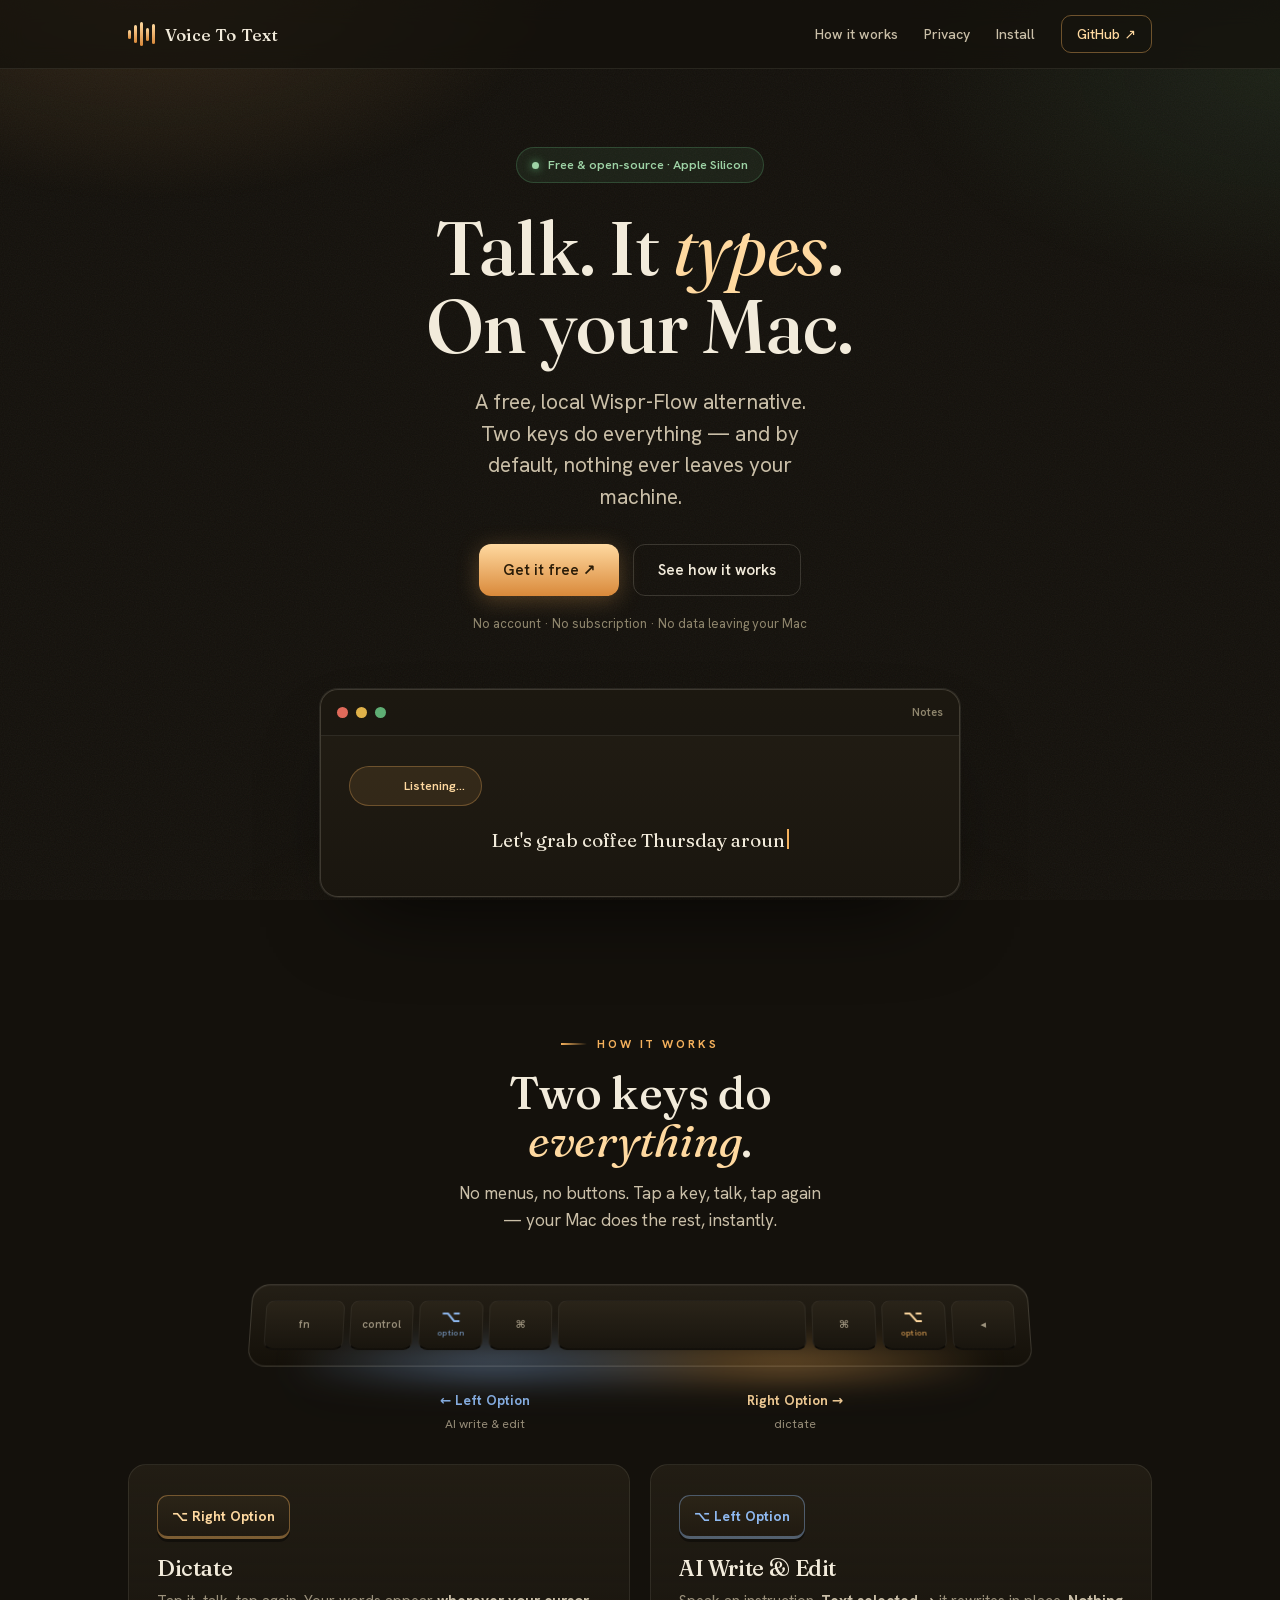
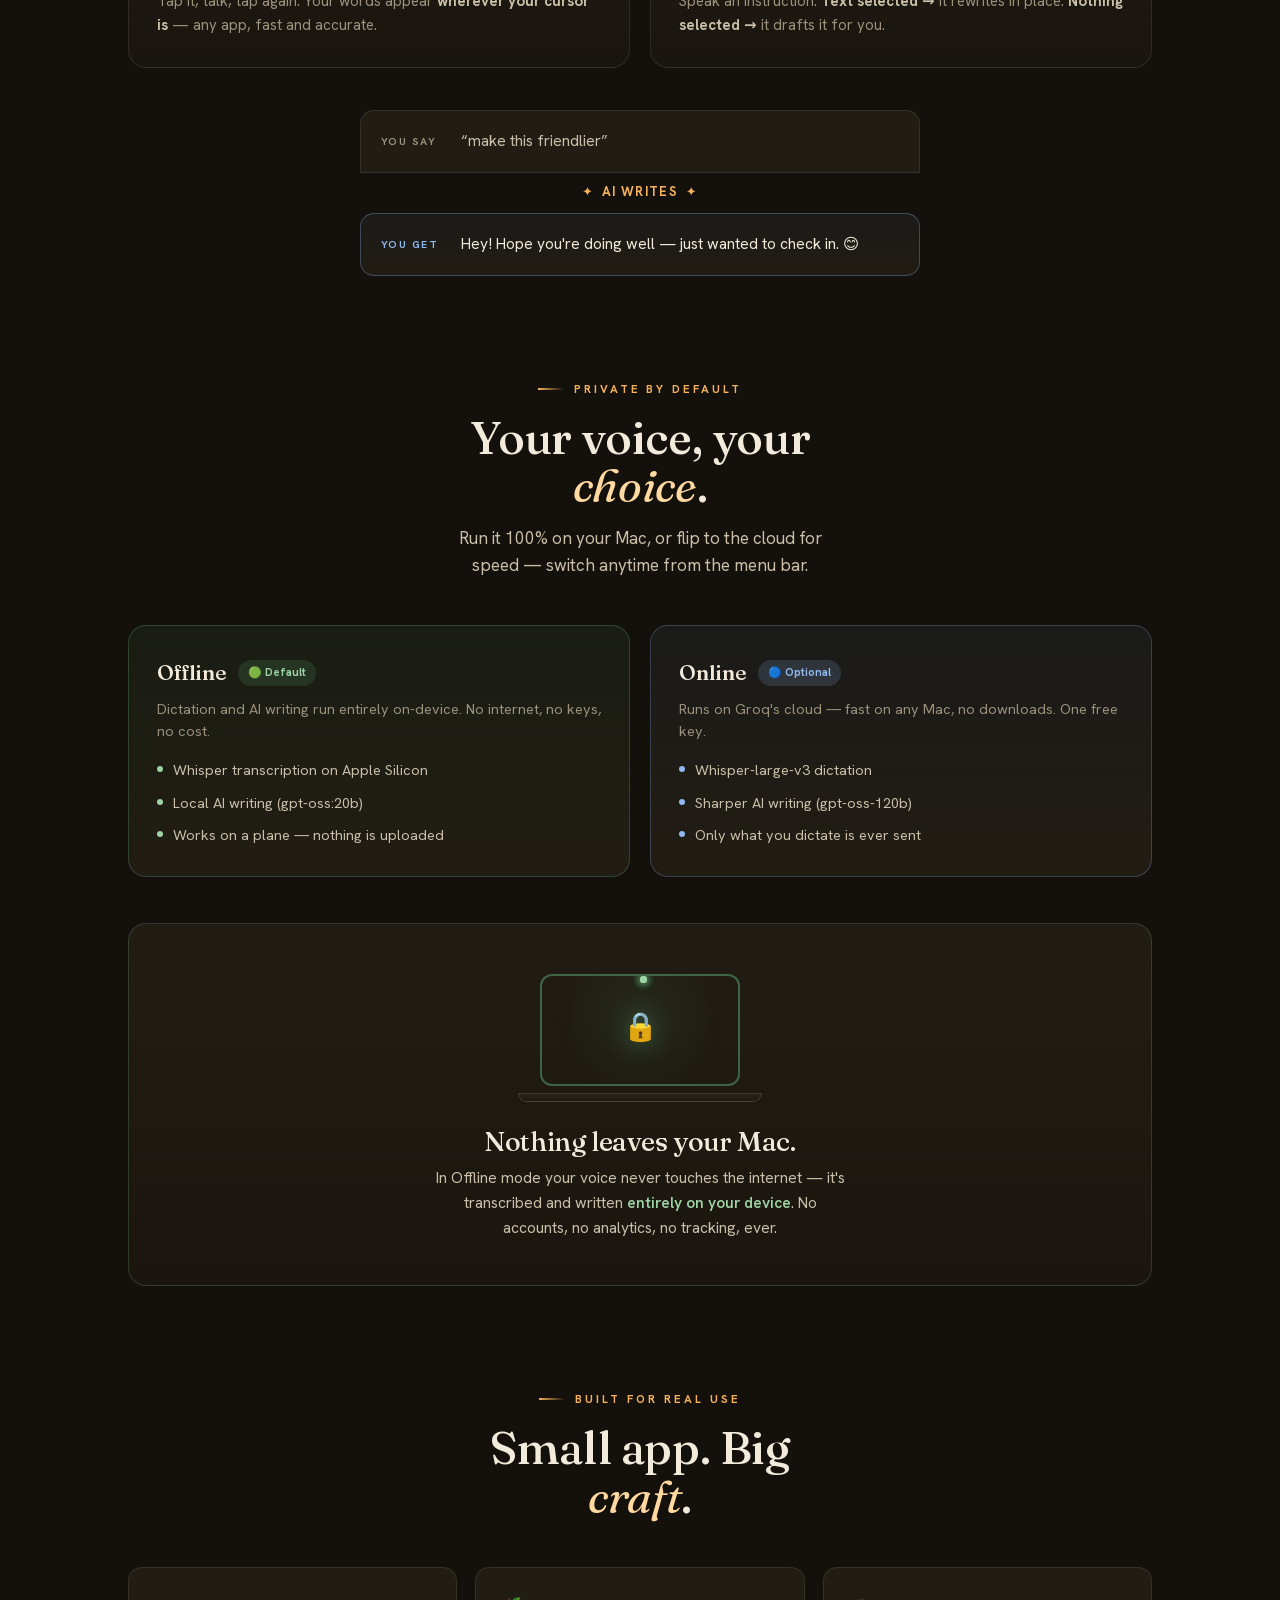
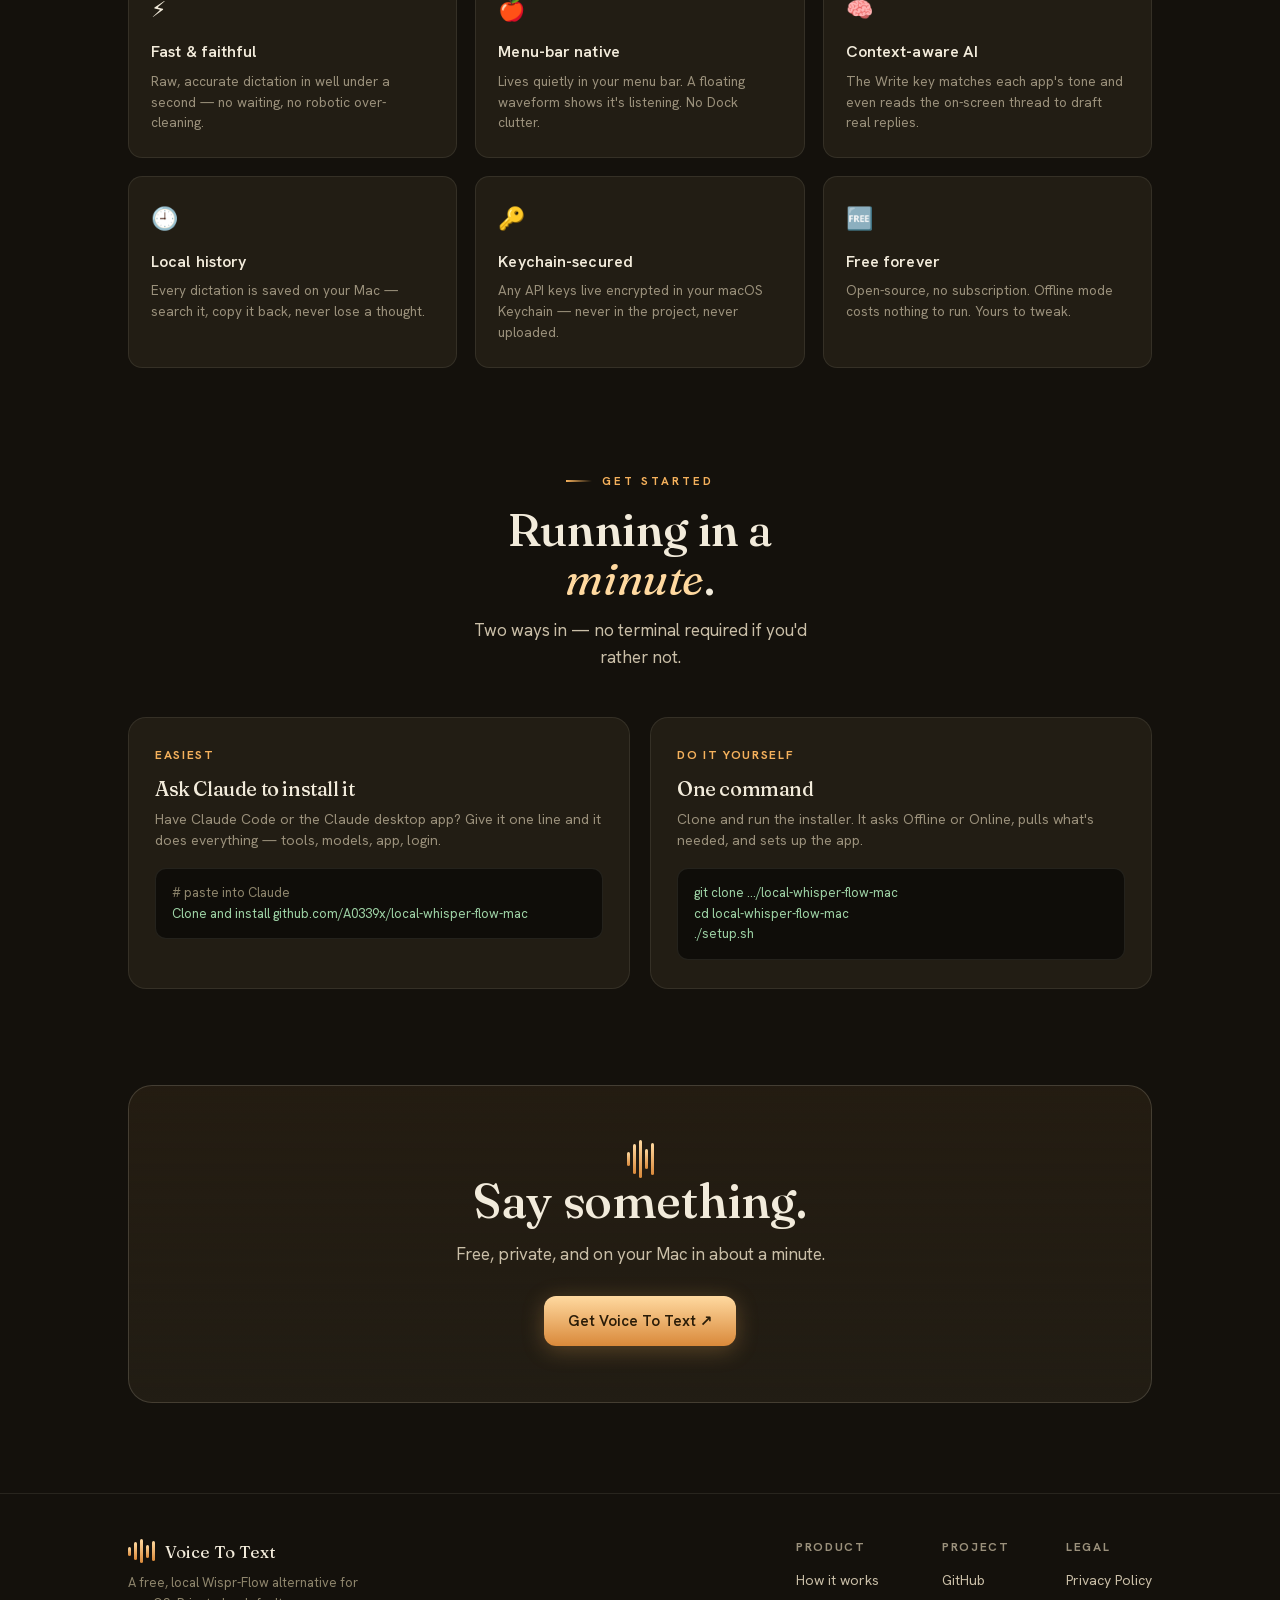
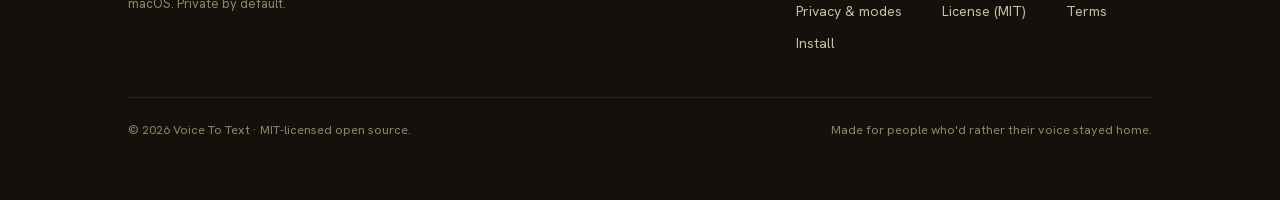
==== site/index.html @ 78c72c3d "Add marketing one-pager + legal pages (studio aesthetic, animated graphics) site/index.html: one-pag" ====
<!DOCTYPE html>
<html lang="en">
<head>
<meta charset="utf-8">
<meta name="viewport" content="width=device-width, initial-scale=1">
<title>Voice To Text — free, local, private Mac dictation</title>
<meta name="description" content="A free, local Wispr-Flow alternative for macOS. Dictate and write with AI — 100% on your Mac by default. Two keys do everything.">
<link rel="stylesheet" href="style.css">
<style>
/* ── page-specific ─────────────────────────────────────── */
section{position:relative;z-index:1}
.center{text-align:center}

/* HERO */
.hero{padding:78px 0 34px;text-align:center}
.hero .badge{display:inline-flex;align-items:center;gap:9px;background:rgba(95,174,116,.1);
  border:1px solid rgba(95,174,116,.28);color:var(--sage);font-size:12.5px;font-weight:600;
  padding:7px 15px;border-radius:30px;margin-bottom:26px}
.hero .badge .dot{width:7px;height:7px;border-radius:50%;background:var(--sage);box-shadow:0 0 9px var(--sage-deep)}
.hero h1{font-size:clamp(40px,7vw,76px);line-height:1.02;margin-bottom:22px}
.hero p.sub{font-size:clamp(16px,2.2vw,21px);color:var(--ink-soft);max-width:30ch;margin:0 auto 32px;line-height:1.5}
.hero .cta{display:flex;gap:14px;justify-content:center;flex-wrap:wrap}
.hero .note{margin-top:18px;color:var(--faint);font-size:13px}

/* DEMO WINDOW (animated transcription) */
.demo{max-width:640px;margin:54px auto 0;background:linear-gradient(180deg,var(--bg-card),#1a160f);
  border:1px solid var(--hair-strong);border-radius:var(--radius);overflow:hidden;
  box-shadow:0 40px 90px -40px rgba(0,0,0,.8),0 0 0 1px var(--hair)}
.demo .top{display:flex;align-items:center;gap:8px;padding:13px 16px;border-bottom:1px solid var(--hair);
  background:rgba(0,0,0,.18)}
.demo .top i{width:11px;height:11px;border-radius:50%;background:#3a3128}
.demo .top i:first-child{background:#e06a5a}.demo .top i:nth-child(2){background:#e0b24a}.demo .top i:nth-child(3){background:#5fae74}
.demo .top span{margin-left:auto;font-size:11.5px;color:var(--faint);font-weight:600}
.demo .body{padding:30px 28px 34px;min-height:160px;display:flex;flex-direction:column;gap:20px}
.demo .pill{align-self:flex-start;display:flex;align-items:center;gap:11px;background:rgba(245,177,92,.1);
  border:1px solid rgba(245,177,92,.3);border-radius:30px;padding:9px 16px}
.demo .pill .wave{display:flex;align-items:center;gap:3px;height:18px}
.demo .pill .wave i{width:3px;border-radius:3px;background:var(--amber-hi);animation:eq 1.1s var(--ease) infinite}
.demo .pill .wave i:nth-child(2){animation-delay:.12s}.demo .pill .wave i:nth-child(3){animation-delay:.24s}
.demo .pill .wave i:nth-child(4){animation-delay:.36s}.demo .pill .wave i:nth-child(5){animation-delay:.48s}
.demo .pill .lab{font-size:12.5px;color:var(--amber-hi);font-weight:600}
.demo.idle .pill .wave i{animation-play-state:paused;transform:scaleY(.4)}
.demo .typed{font-size:19px;line-height:1.55;color:var(--ink);font-family:"Fraunces",serif;font-weight:400}
.demo .caret{display:inline-block;width:2px;height:1.05em;background:var(--amber);vertical-align:-2px;
  margin-left:2px;animation:blink 1s steps(1) infinite}
@keyframes blink{50%{opacity:0}}

/* generic section heading */
.shead{text-align:center;max-width:42ch;margin:0 auto 8px}
.sectop{padding-top:96px}
.shead h2{font-size:clamp(30px,4.5vw,46px);margin:16px 0 14px}
.shead p{color:var(--ink-soft);font-size:17px;line-height:1.6;max-width:48ch;margin:0 auto}

/* ANIMATED KEYBOARD */
.kbd{max-width:780px;margin:48px auto 8px;perspective:1500px}
.kbd .deck{transform:rotateX(15deg);background:linear-gradient(180deg,#241f16,#141009);
  border:1px solid var(--hair-strong);border-radius:18px;padding:16px 14px;position:relative;
  box-shadow:0 50px 80px -38px #000, inset 0 1px 0 rgba(255,255,255,.05)}
.kbd .deck::after{content:"";position:absolute;left:6%;right:6%;bottom:-16px;height:38px;border-radius:50%;
  filter:blur(16px);z-index:-1;
  background:radial-gradient(50% 100% at 28% 50%,rgba(143,185,240,.55),transparent 72%),
            radial-gradient(50% 100% at 72% 50%,rgba(245,177,92,.55),transparent 72%);
  animation:underglow 4s var(--ease) infinite}
@keyframes underglow{0%,100%{opacity:.5}50%{opacity:.9}}
.krow{display:flex;gap:6px;justify-content:center}
.key{flex:1;min-height:52px;border-radius:9px;background:linear-gradient(180deg,#2a2419,#19150e);
  border:1px solid rgba(255,255,255,.06);border-bottom:2px solid rgba(0,0,0,.55);
  display:flex;flex-direction:column;align-items:center;justify-content:center;gap:2px;
  font-size:11px;color:var(--muted);font-weight:600}
.key small{font-size:8.5px;color:var(--faint);letter-spacing:.04em}
.key.space{flex:4}.key.wide{flex:1.25}
.key.opt{color:var(--ink)}.key.opt .g{font-size:17px;line-height:1}
.key.opt.left{color:var(--blue);animation:keyL 5s var(--ease) infinite}
.key.opt.left small{color:rgba(143,185,240,.7)}
.key.opt.right{color:var(--amber-hi);animation:keyR 5s var(--ease) infinite}
.key.opt.right small{color:rgba(245,177,92,.75)}
@keyframes keyL{0%,42%,100%{box-shadow:0 0 0 1px rgba(143,185,240,.3),0 0 20px rgba(143,185,240,.18);transform:translateY(0);background:linear-gradient(180deg,rgba(143,185,240,.13),#19150e)}22%{box-shadow:0 0 0 1px rgba(143,185,240,.75),0 0 42px rgba(143,185,240,.5);transform:translateY(1.5px);background:linear-gradient(180deg,rgba(143,185,240,.28),#19150e)}}
@keyframes keyR{0%,90%,100%{box-shadow:0 0 0 1px rgba(245,177,92,.3),0 0 20px rgba(245,177,92,.18);transform:translateY(0);background:linear-gradient(180deg,rgba(245,177,92,.13),#19150e)}70%{box-shadow:0 0 0 1px rgba(245,177,92,.75),0 0 42px rgba(245,177,92,.5);transform:translateY(1.5px);background:linear-gradient(180deg,rgba(245,177,92,.3),#19150e)}}
.kbd .hint{display:flex;justify-content:space-between;max-width:600px;margin:22px auto 0;gap:20px}
.kbd .hint div{flex:1;text-align:center;font-size:12.5px;color:var(--muted)}
.kbd .hint b{display:block;font-size:13.5px;margin-bottom:2px}
.kbd .hint .l b{color:var(--blue)}.kbd .hint .r b{color:var(--amber-hi)}

/* TWO KEYS */
.keys{display:grid;grid-template-columns:1fr 1fr;gap:20px;margin-top:30px}
.keycard{background:linear-gradient(180deg,var(--bg-card),rgba(34,29,20,.4));border:1px solid var(--hair);
  border-radius:var(--radius);padding:30px 28px;transition:transform .3s var(--ease),border-color .3s}
.keycard:hover{transform:translateY(-3px);border-color:var(--hair-strong)}
.keycard .cap{font-weight:700;font-size:14px;background:linear-gradient(180deg,#2b2417,#201a11);
  border:1px solid var(--hair-strong);border-bottom-width:3px;border-radius:11px;padding:9px 14px;
  display:inline-flex;gap:9px;box-shadow:0 3px 0 rgba(0,0,0,.4);margin-bottom:18px}
.keycard.dictate .cap{color:var(--amber-hi);border-color:rgba(245,177,92,.4)}
.keycard.write .cap{color:var(--blue);border-color:rgba(143,185,240,.4)}
.keycard h3{font-size:22px;margin-bottom:9px}
.keycard p{color:var(--muted);font-size:15px;line-height:1.6}
.keycard p b{color:var(--ink-soft)}
@media (max-width:680px){.keys{grid-template-columns:1fr}}

/* AI REWRITE morph graphic */
.morph{max-width:560px;margin:42px auto 0;display:grid;grid-template-columns:1fr;gap:0}
.morph .row{display:grid;grid-template-columns:64px 1fr;gap:16px;align-items:center;padding:18px 20px;
  background:var(--bg-card);border:1px solid var(--hair);border-radius:14px}
.morph .row.say{margin-bottom:-1px;border-bottom-left-radius:0;border-bottom-right-radius:0}
.morph .arrow{justify-self:center;margin:10px 0;color:var(--amber);font-size:13px;font-weight:700;letter-spacing:.1em;
  display:flex;align-items:center;gap:8px}
.morph .arrow .spark{display:inline-block;animation:spin 3.2s linear infinite}
@keyframes spin{to{transform:rotate(360deg)}}
.morph .row.get{border-color:rgba(143,185,240,.3);background:linear-gradient(180deg,rgba(143,185,240,.06),var(--bg-card))}
.morph .tag{font-size:10.5px;font-weight:700;letter-spacing:.14em;text-transform:uppercase;color:var(--muted)}
.morph .row.get .tag{color:var(--blue)}
.morph .txt{font-size:15.5px;color:var(--ink);min-height:1.5em}
.morph .row.say .txt{color:var(--ink-soft)}

/* MODES */
.modes{display:grid;grid-template-columns:1fr 1fr;gap:20px;margin-top:46px}
.mode{border-radius:var(--radius);padding:30px 28px;border:1px solid var(--hair)}
.mode.off{background:linear-gradient(180deg,rgba(95,174,116,.08),var(--bg-card));border-color:rgba(95,174,116,.28)}
.mode.on{background:linear-gradient(180deg,rgba(143,185,240,.06),var(--bg-card));border-color:rgba(143,185,240,.25)}
.mode .h{display:flex;align-items:center;gap:11px;margin-bottom:8px}
.mode .h b{font-family:"Fraunces",serif;font-size:21px;font-weight:500}
.mode .h .pill{font-size:11px;font-weight:700;padding:4px 10px;border-radius:20px}
.mode.off .h .pill{background:rgba(95,174,116,.16);color:var(--sage)}
.mode.on .h .pill{background:rgba(143,185,240,.16);color:var(--blue)}
.mode>p{color:var(--muted);font-size:14.5px;margin-bottom:16px;line-height:1.55}
.mode ul{list-style:none;display:flex;flex-direction:column;gap:9px}
.mode li{display:flex;gap:10px;align-items:flex-start;font-size:14.5px;color:var(--ink-soft)}
.mode li::before{content:"";width:6px;height:6px;border-radius:50%;margin-top:8px;flex:0 0 6px}
.mode.off li::before{background:var(--sage)}.mode.on li::before{background:var(--blue)}
@media (max-width:680px){.modes{grid-template-columns:1fr}}

/* PRIVACY animated graphic */
.privacy{margin-top:46px;background:linear-gradient(180deg,var(--bg-card),#1a160f);
  border:1px solid rgba(95,174,116,.25);border-radius:var(--radius);padding:44px 32px;text-align:center;overflow:hidden;position:relative}
.privacy .mac{position:relative;width:200px;height:128px;margin:6px auto 26px}
.privacy .screen{position:absolute;inset:0 0 16px 0;border:2px solid rgba(95,174,116,.5);border-radius:12px;
  background:radial-gradient(circle at 50% 40%,rgba(95,174,116,.1),transparent 70%);overflow:hidden}
.privacy .base{position:absolute;left:-22px;right:-22px;bottom:0;height:9px;border-radius:0 0 9px 9px;
  background:linear-gradient(#2a2419,#1c1812);border:1px solid var(--hair-strong)}
.privacy .lock{position:absolute;top:50%;left:50%;transform:translate(-50%,-58%);font-size:28px;
  filter:drop-shadow(0 0 12px rgba(95,174,116,.5))}
.privacy .orb{position:absolute;width:7px;height:7px;border-radius:50%;background:var(--sage);
  box-shadow:0 0 8px var(--sage-deep);opacity:.9}
.privacy .o1{animation:orbit1 4.5s var(--ease) infinite}
.privacy .o2{animation:orbit2 5.2s var(--ease) infinite}
.privacy .o3{animation:orbit3 3.8s var(--ease) infinite}
@keyframes orbit1{0%{top:20%;left:18%}50%{top:62%;left:74%}100%{top:20%;left:18%}}
@keyframes orbit2{0%{top:64%;left:24%}50%{top:24%;left:70%}100%{top:64%;left:24%}}
@keyframes orbit3{0%{top:40%;left:78%}50%{top:58%;left:26%}100%{top:40%;left:78%}}
.privacy h3{font-size:27px;margin-bottom:10px}
.privacy p{color:var(--ink-soft);font-size:15.5px;max-width:46ch;margin:0 auto;line-height:1.6}
.privacy .mark{color:var(--sage);font-weight:600}

/* FEATURES */
.feat{display:grid;grid-template-columns:repeat(3,1fr);gap:18px;margin-top:46px}
.fcard{background:var(--bg-card);border:1px solid var(--hair);border-radius:14px;padding:24px 22px;transition:border-color .3s,transform .3s}
.fcard:hover{border-color:var(--hair-strong);transform:translateY(-2px)}
.fcard .ic{font-size:22px;margin-bottom:12px;display:block}
.fcard h4{font-size:16px;font-weight:600;margin-bottom:6px;letter-spacing:.1px}
.fcard p{color:var(--muted);font-size:13.5px;line-height:1.55}
@media (max-width:760px){.feat{grid-template-columns:1fr 1fr}}
@media (max-width:480px){.feat{grid-template-columns:1fr}}

/* INSTALL */
.install{margin-top:46px;display:grid;grid-template-columns:1fr 1fr;gap:20px}
.icard{background:var(--bg-card);border:1px solid var(--hair);border-radius:var(--radius);padding:28px 26px}
.icard .n{font-size:12px;font-weight:700;letter-spacing:.14em;text-transform:uppercase;color:var(--amber);margin-bottom:12px}
.icard h3{font-size:20px;margin-bottom:10px}
.icard p{color:var(--muted);font-size:14px;line-height:1.55;margin-bottom:16px}
.code{background:#0f0d09;border:1px solid var(--hair);border-radius:11px;padding:14px 16px;
  font-family:"Hanken Grotesk";font-size:13px;color:var(--sage);overflow-x:auto;white-space:nowrap}
.code .c{color:var(--faint)}
@media (max-width:680px){.install{grid-template-columns:1fr}}

.endcta{text-align:center;margin-top:96px;padding:56px 32px;background:linear-gradient(180deg,rgba(245,177,92,.07),var(--bg-card));
  border:1px solid var(--hair-strong);border-radius:24px}
.endcta h2{font-size:clamp(30px,5vw,48px);margin-bottom:14px}
.endcta p{color:var(--ink-soft);font-size:17px;margin-bottom:28px}
</style>
</head>
<body>
<nav>
  <div class="bar">
    <a class="brand" href="#top"><span class="eq"><i></i><i></i><i></i><i></i><i></i></span> Voice&nbsp;To&nbsp;Text</a>
    <div class="links">
      <a href="#how">How it works</a>
      <a href="#modes">Privacy</a>
      <a href="#install">Install</a>
      <a class="gh" href="https://github.com/A0339x/local-whisper-flow-mac">GitHub ↗</a>
    </div>
  </div>
</nav>

<a id="top"></a>
<section class="hero wrap">
  <div class="badge"><span class="dot"></span> Free &amp; open-source · Apple Silicon</div>
  <h1>Talk. It <em>types</em>.<br>On your Mac.</h1>
  <p class="sub">A free, local Wispr-Flow alternative. Two keys do everything — and by default, nothing ever leaves your machine.</p>
  <div class="cta">
    <a class="btn primary" href="https://github.com/A0339x/local-whisper-flow-mac">Get it free ↗</a>
    <a class="btn ghost" href="#how">See how it works</a>
  </div>
  <div class="note">No account · No subscription · No data leaving your Mac</div>

  <!-- animated transcription demo -->
  <div class="demo idle" id="demo">
    <div class="top"><i></i><i></i><i></i><span>Notes</span></div>
    <div class="body">
      <div class="pill"><span class="wave"><i></i><i></i><i></i><i></i><i></i></span><span class="lab" id="demoLab">Tap ⌥ to dictate</span></div>
      <div class="typed"><span id="demoText"></span><span class="caret"></span></div>
    </div>
  </div>
</section>

<!-- HOW IT WORKS -->
<section class="how wrap sectop" id="how">
  <div class="shead">
    <span class="kicker">How it works</span>
    <h2>Two keys do <em>everything</em>.</h2>
    <p>No menus, no buttons. Tap a key, talk, tap again — your Mac does the rest, instantly.</p>
  </div>

  <!-- animated keyboard: the two Option keys press in turn -->
  <div class="kbd">
    <div class="deck">
      <div class="krow">
        <div class="key wide">fn</div>
        <div class="key">control</div>
        <div class="key opt left"><span class="g">⌥</span><small>option</small></div>
        <div class="key">⌘</div>
        <div class="key space"></div>
        <div class="key">⌘</div>
        <div class="key opt right"><span class="g">⌥</span><small>option</small></div>
        <div class="key">◂</div>
      </div>
    </div>
    <div class="hint">
      <div class="l"><b>← Left Option</b>AI write &amp; edit</div>
      <div class="r"><b>Right Option →</b>dictate</div>
    </div>
  </div>

  <div class="keys">
    <div class="keycard dictate">
      <div class="cap">⌥ Right Option</div>
      <h3>Dictate</h3>
      <p>Tap it, talk, tap again. Your words appear <b>wherever your cursor is</b> — any app, fast and accurate.</p>
    </div>
    <div class="keycard write">
      <div class="cap">⌥ Left Option</div>
      <h3>AI Write &amp; Edit</h3>
      <p>Speak an instruction. <b>Text selected →</b> it rewrites in place. <b>Nothing selected →</b> it drafts it for you.</p>
    </div>
  </div>

  <!-- AI rewrite morph -->
  <div class="morph" id="morph">
    <div class="row say">
      <span class="tag">You say</span>
      <span class="txt" id="morphSay"></span>
    </div>
    <div class="arrow"><span class="spark">✦</span> AI WRITES <span class="spark">✦</span></div>
    <div class="row get">
      <span class="tag">You get</span>
      <span class="txt" id="morphGet"></span>
    </div>
  </div>
</section>

<!-- MODES -->
<section class="modes-sec wrap sectop" id="modes">
  <div class="shead">
    <span class="kicker">Private by default</span>
    <h2>Your voice, your <em>choice</em>.</h2>
    <p>Run it 100% on your Mac, or flip to the cloud for speed — switch anytime from the menu bar.</p>
  </div>
  <div class="modes">
    <div class="mode off">
      <div class="h"><b>Offline</b><span class="pill">🟢 Default</span></div>
      <p>Dictation and AI writing run entirely on-device. No internet, no keys, no cost.</p>
      <ul>
        <li>Whisper transcription on Apple Silicon</li>
        <li>Local AI writing (gpt-oss:20b)</li>
        <li>Works on a plane — nothing is uploaded</li>
      </ul>
    </div>
    <div class="mode on">
      <div class="h"><b>Online</b><span class="pill">🔵 Optional</span></div>
      <p>Runs on Groq's cloud — fast on any Mac, no downloads. One free key.</p>
      <ul>
        <li>Whisper-large-v3 dictation</li>
        <li>Sharper AI writing (gpt-oss-120b)</li>
        <li>Only what you dictate is ever sent</li>
      </ul>
    </div>
  </div>

  <!-- privacy animated graphic -->
  <div class="privacy">
    <div class="mac">
      <div class="screen">
        <span class="orb o1"></span><span class="orb o2"></span><span class="orb o3"></span>
        <span class="lock">🔒</span>
      </div>
      <div class="base"></div>
    </div>
    <h3>Nothing leaves your Mac.</h3>
    <p>In Offline mode your voice never touches the internet — it's transcribed and written <span class="mark">entirely on your device</span>. No accounts, no analytics, no tracking, ever.</p>
  </div>
</section>

<!-- FEATURES -->
<section class="feat-sec wrap sectop">
  <div class="shead">
    <span class="kicker">Built for real use</span>
    <h2>Small app. Big <em>craft</em>.</h2>
  </div>
  <div class="feat">
    <div class="fcard"><span class="ic">⚡</span><h4>Fast &amp; faithful</h4><p>Raw, accurate dictation in well under a second — no waiting, no robotic over-cleaning.</p></div>
    <div class="fcard"><span class="ic">🍎</span><h4>Menu-bar native</h4><p>Lives quietly in your menu bar. A floating waveform shows it's listening. No Dock clutter.</p></div>
    <div class="fcard"><span class="ic">🧠</span><h4>Context-aware AI</h4><p>The Write key matches each app's tone and even reads the on-screen thread to draft real replies.</p></div>
    <div class="fcard"><span class="ic">🕘</span><h4>Local history</h4><p>Every dictation is saved on your Mac — search it, copy it back, never lose a thought.</p></div>
    <div class="fcard"><span class="ic">🔑</span><h4>Keychain-secured</h4><p>Any API keys live encrypted in your macOS Keychain — never in the project, never uploaded.</p></div>
    <div class="fcard"><span class="ic">🆓</span><h4>Free forever</h4><p>Open-source, no subscription. Offline mode costs nothing to run. Yours to tweak.</p></div>
  </div>
</section>

<!-- INSTALL -->
<section class="install-sec wrap sectop" id="install">
  <div class="shead">
    <span class="kicker">Get started</span>
    <h2>Running in a <em>minute</em>.</h2>
    <p>Two ways in — no terminal required if you'd rather not.</p>
  </div>
  <div class="install">
    <div class="icard">
      <div class="n">Easiest</div>
      <h3>Ask Claude to install it</h3>
      <p>Have Claude Code or the Claude desktop app? Give it one line and it does everything — tools, models, app, login.</p>
      <div class="code"><span class="c"># paste into Claude</span><br>Clone and install github.com/A0339x/local-whisper-flow-mac</div>
    </div>
    <div class="icard">
      <div class="n">Do it yourself</div>
      <h3>One command</h3>
      <p>Clone and run the installer. It asks Offline or Online, pulls what's needed, and sets up the app.</p>
      <div class="code">git clone …/local-whisper-flow-mac<br>cd local-whisper-flow-mac<br>./setup.sh</div>
    </div>
  </div>
</section>

<section class="wrap">
  <div class="endcta">
    <span class="eq" style="height:34px"><i style="height:14px"></i><i style="height:30px"></i><i style="height:38px"></i><i style="height:20px"></i><i style="height:32px"></i></span>
    <h2>Say something.</h2>
    <p>Free, private, and on your Mac in about a minute.</p>
    <a class="btn primary" href="https://github.com/A0339x/local-whisper-flow-mac">Get Voice To Text ↗</a>
  </div>
</section>

<footer>
  <div class="wrap">
    <div class="cols">
      <div>
        <div class="brand"><span class="eq"><i></i><i></i><i></i><i></i><i></i></span> Voice To Text</div>
        <div class="tag">A free, local Wispr-Flow alternative for macOS. Private by default.</div>
      </div>
      <div class="links">
        <div>
          <b>Product</b>
          <a href="#how">How it works</a>
          <a href="#modes">Privacy &amp; modes</a>
          <a href="#install">Install</a>
        </div>
        <div>
          <b>Project</b>
          <a href="https://github.com/A0339x/local-whisper-flow-mac">GitHub</a>
          <a href="https://github.com/A0339x/local-whisper-flow-mac/blob/main/LICENSE">License (MIT)</a>
        </div>
        <div>
          <b>Legal</b>
          <a href="privacy.html">Privacy Policy</a>
          <a href="terms.html">Terms</a>
        </div>
      </div>
    </div>
    <div class="fine">
      <span>© 2026 Voice To Text · MIT-licensed open source.</span>
      <span>Made for people who'd rather their voice stayed home.</span>
    </div>
  </div>
</footer>

<script>
// Animated transcription demo: waveform "listens", then text types out, loops.
const PHRASES=[
  "Let's grab coffee Thursday around ten.",
  "Reply to Jake — I'll send the deck tonight.",
  "Add oat milk, sourdough, and blueberries.",
  "Draft a quick thank-you to the whole team."
];
const demo=document.getElementById('demo'), dt=document.getElementById('demoText'), lab=document.getElementById('demoLab');
let pi=0;
function typeLoop(){
  const text=PHRASES[pi%PHRASES.length];
  demo.classList.remove('idle'); lab.textContent='Listening…';
  let i=0;
  const start=setTimeout(()=>{
    const tick=setInterval(()=>{
      dt.textContent=text.slice(0,++i);
      if(i>=text.length){
        clearInterval(tick); lab.textContent='Pasted ✓'; demo.classList.add('idle');
        setTimeout(()=>{ // clear + next
          let j=text.length;
          const del=setInterval(()=>{ dt.textContent=text.slice(0,--j); if(j<=0){clearInterval(del); pi++; lab.textContent='Tap ⌥ to dictate'; setTimeout(typeLoop,500);} },18);
        },1600);
      }
    },42);
  },700);
}
typeLoop();

// AI rewrite morph: cycle say→get pairs with a fade.
const PAIRS=[
  ["make this friendlier","Hey! Hope you're doing well — just wanted to check in. 😊"],
  ["turn into bullet points","• Ship the build\n• Email the client\n• Book the room"],
  ["reply that I'm running late","Hi — running about 10 minutes behind, see you shortly!"],
  ["fix the grammar","Their results were better than ours this quarter."]
];
const ms=document.getElementById('morphSay'), mg=document.getElementById('morphGet');
let mi=0;
function morphLoop(){
  const [say,get]=PAIRS[mi%PAIRS.length];
  ms.style.opacity=0; mg.style.opacity=0;
  setTimeout(()=>{ ms.textContent='“'+say+'”'; ms.style.transition='opacity .4s'; ms.style.opacity=1; },200);
  setTimeout(()=>{ mg.textContent=get; mg.style.transition='opacity .5s'; mg.style.opacity=1; },900);
  mi++; setTimeout(morphLoop,3600);
}
mg.style.whiteSpace='pre-line'; morphLoop();
</script>
</body>
</html>
---- site/style.css ----
/* Voice To Text — site design system (shared by the one-pager + legal pages).
   "Late-night studio": warm near-black, film grain, Fraunces display + Hanken
   Grotesk body, amber (dictation) + sage (privacy) accents. Matches the app's
   onboarding wizard. */
@import url("fonts/fonts.css");

:root{
  --bg:#14110c; --bg-raise:#1c1810; --bg-card:#221d14;
  --ink:#f2ebdb; --ink-soft:#cabfa8; --muted:#9b917c; --faint:#8f866d;
  --hair:rgba(242,235,219,.09); --hair-strong:rgba(242,235,219,.16);
  --amber:#f5b15c; --amber-hi:#ffd9a0; --amber-deep:#d9893a;
  --sage:#9ed3a6; --sage-deep:#5fae74; --blue:#8fb9f0;
  --radius:18px; --ease:cubic-bezier(.2,.7,.2,1);
  --maxw:1080px;
}
*{box-sizing:border-box;margin:0;padding:0}
html{scroll-behavior:smooth}
body{
  font-family:"Hanken Grotesk",system-ui,sans-serif;
  background:var(--bg); color:var(--ink); line-height:1.6;
  -webkit-font-smoothing:antialiased; position:relative; overflow-x:hidden;
}
/* atmosphere: warm radial glows + film grain */
body::before{content:"";position:fixed;inset:0;pointer-events:none;z-index:0;
  background:
    radial-gradient(60% 50% at 12% -5%, rgba(245,177,92,.16), transparent 55%),
    radial-gradient(55% 45% at 100% 8%, rgba(95,174,116,.10), transparent 55%),
    radial-gradient(70% 60% at 50% 120%, rgba(245,177,92,.06), transparent 60%);}
body::after{content:"";position:fixed;inset:0;pointer-events:none;z-index:0;opacity:.05;
  background-image:url("data:image/svg+xml,%3Csvg xmlns='http://www.w3.org/2000/svg' width='160' height='160'%3E%3Cfilter id='n'%3E%3CfeTurbulence type='fractalNoise' baseFrequency='0.85' numOctaves='2' stitchTiles='stitch'/%3E%3C/filter%3E%3Crect width='100%25' height='100%25' filter='url(%23n)'/%3E%3C/svg%3E");}
.wrap{position:relative;z-index:1;max-width:var(--maxw);margin:0 auto;padding:0 28px}

/* equalizer brand mark */
.eq{display:inline-flex;align-items:center;gap:3px;height:24px;vertical-align:middle}
.eq i{width:3px;border-radius:3px;background:linear-gradient(var(--amber-hi),var(--amber-deep));
  animation:eq 1.5s var(--ease) infinite}
.eq i:nth-child(1){height:9px;animation-delay:0s}.eq i:nth-child(2){height:18px;animation-delay:.16s}
.eq i:nth-child(3){height:24px;animation-delay:.32s}.eq i:nth-child(4){height:13px;animation-delay:.48s}
.eq i:nth-child(5){height:20px;animation-delay:.64s}
@keyframes eq{0%,100%{transform:scaleY(.45)}50%{transform:scaleY(1)}}
@media (prefers-reduced-motion:reduce){*{animation:none!important}}

/* nav */
nav{position:sticky;top:0;z-index:20;backdrop-filter:blur(12px);
  background:rgba(20,17,12,.72);border-bottom:1px solid var(--hair)}
nav .bar{display:flex;align-items:center;justify-content:space-between;
  max-width:var(--maxw);margin:0 auto;padding:15px 28px}
nav .brand{display:flex;align-items:center;gap:10px;font-family:"Fraunces",serif;
  font-weight:500;font-size:17px;letter-spacing:.2px;color:var(--ink);text-decoration:none}
nav .links{display:flex;align-items:center;gap:26px}
nav .links a{color:var(--ink-soft);text-decoration:none;font-size:14px;font-weight:500;transition:color .2s}
nav .links a:hover{color:var(--ink)}
nav .links a.gh{color:var(--amber-hi);border:1px solid rgba(245,177,92,.4);
  padding:7px 15px;border-radius:10px}
nav .links a.gh:hover{background:rgba(245,177,92,.12)}
@media (max-width:640px){nav .links a:not(.gh){display:none}}

/* buttons */
.btn{display:inline-flex;align-items:center;gap:9px;font-weight:600;font-size:15px;
  text-decoration:none;border-radius:12px;padding:13px 24px;transition:all .25s var(--ease);cursor:pointer}
.btn.primary{background:linear-gradient(180deg,var(--amber-hi),var(--amber-deep));color:#2a1c08;
  box-shadow:0 4px 22px rgba(245,177,92,.28)}
.btn.primary:hover{transform:translateY(-2px);box-shadow:0 8px 30px rgba(245,177,92,.4)}
.btn.ghost{color:var(--ink);border:1px solid var(--hair-strong)}
.btn.ghost:hover{background:var(--hair);border-color:var(--ink-soft)}

/* type helpers */
.kicker{font-size:11.5px;font-weight:700;letter-spacing:.26em;text-transform:uppercase;
  color:var(--amber);display:inline-flex;align-items:center;gap:10px}
.kicker::before{content:"";width:26px;height:1.5px;background:linear-gradient(90deg,var(--amber),transparent)}
h1,h2,h3{font-family:"Fraunces",serif;font-weight:500;letter-spacing:-.4px;line-height:1.05}
em{font-style:italic;color:var(--amber-hi)}

/* footer */
footer{position:relative;z-index:1;border-top:1px solid var(--hair);margin-top:90px;padding:44px 0 60px}
footer .cols{display:flex;flex-wrap:wrap;gap:30px;justify-content:space-between;align-items:flex-start}
footer .brand{display:flex;align-items:center;gap:10px;font-family:"Fraunces",serif;font-size:17px}
footer .tag{color:var(--faint);font-size:13px;margin-top:8px;max-width:34ch}
footer .links{display:flex;gap:40px;flex-wrap:wrap}
footer .links div b{display:block;font-size:12px;text-transform:uppercase;letter-spacing:.14em;color:var(--muted);margin-bottom:12px;font-weight:700}
footer .links a{display:block;color:var(--ink-soft);text-decoration:none;font-size:14px;margin-bottom:9px;transition:color .2s}
footer .links a:hover{color:var(--amber-hi)}
footer .fine{margin-top:34px;padding-top:22px;border-top:1px solid var(--hair);
  color:var(--faint);font-size:12.5px;display:flex;justify-content:space-between;flex-wrap:wrap;gap:10px}

/* legal-page prose */
.prose{max-width:760px;margin:0 auto;padding:60px 0 0}
.prose h1{font-size:40px;margin-bottom:8px}
.prose .updated{color:var(--faint);font-size:13px;margin-bottom:14px}
.prose .lede{color:var(--ink-soft);font-size:17px;line-height:1.65;margin-bottom:34px}
.prose h2{font-family:"Fraunces",serif;font-size:23px;font-weight:500;color:var(--ink);
  margin:38px 0 12px;padding-top:8px}
.prose p,.prose li{color:var(--ink-soft);font-size:15.5px;line-height:1.72;margin-bottom:12px}
.prose ul{padding-left:22px;margin-bottom:14px}
.prose li{margin-bottom:8px}
.prose strong{color:var(--ink);font-weight:600}
.prose a{color:var(--amber-hi);text-decoration:none;border-bottom:1px solid rgba(245,177,92,.3)}
.prose .callout{background:rgba(95,174,116,.08);border:1px solid rgba(95,174,116,.2);
  border-radius:14px;padding:16px 20px;margin:22px 0;color:var(--ink-soft);font-size:14.5px}
.prose .callout b{color:var(--sage)}
.backlink{display:inline-flex;align-items:center;gap:7px;color:var(--muted);text-decoration:none;
  font-size:14px;font-weight:600;margin-top:6px}
.backlink:hover{color:var(--amber-hi)}
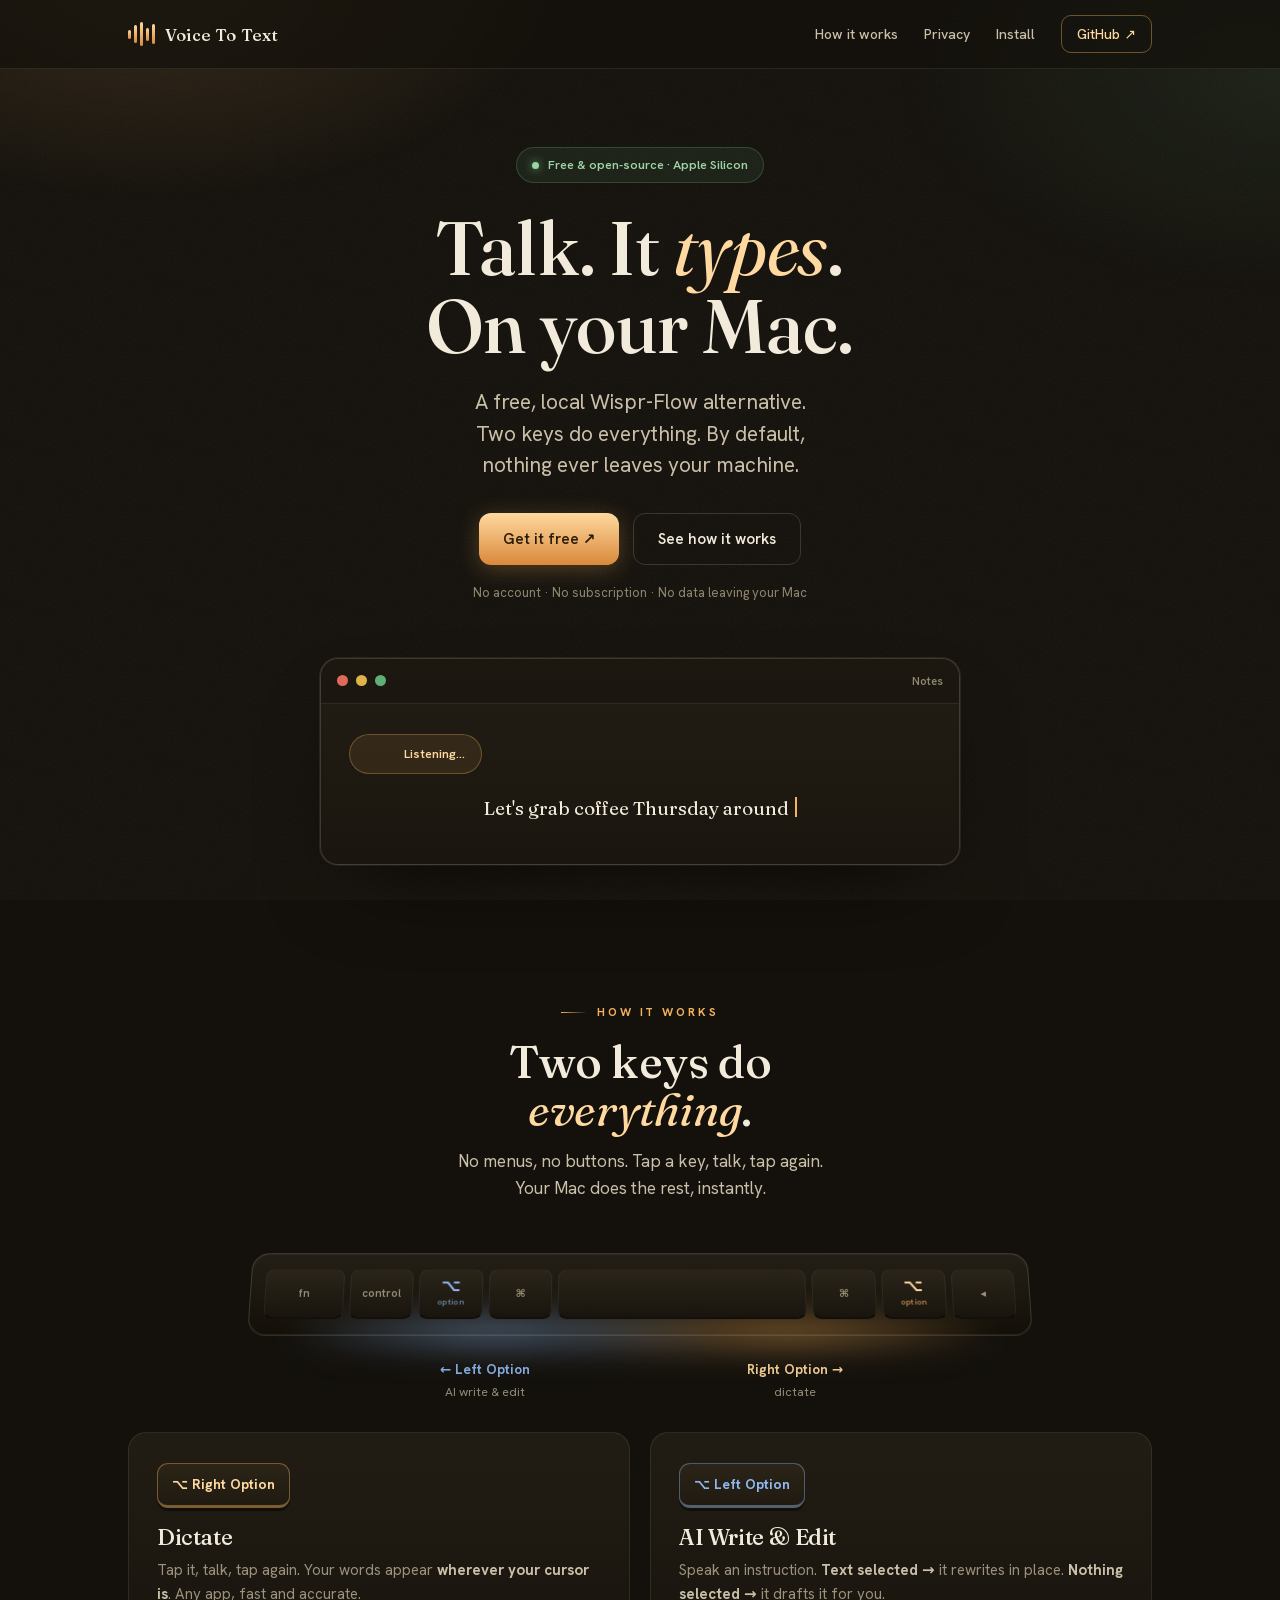
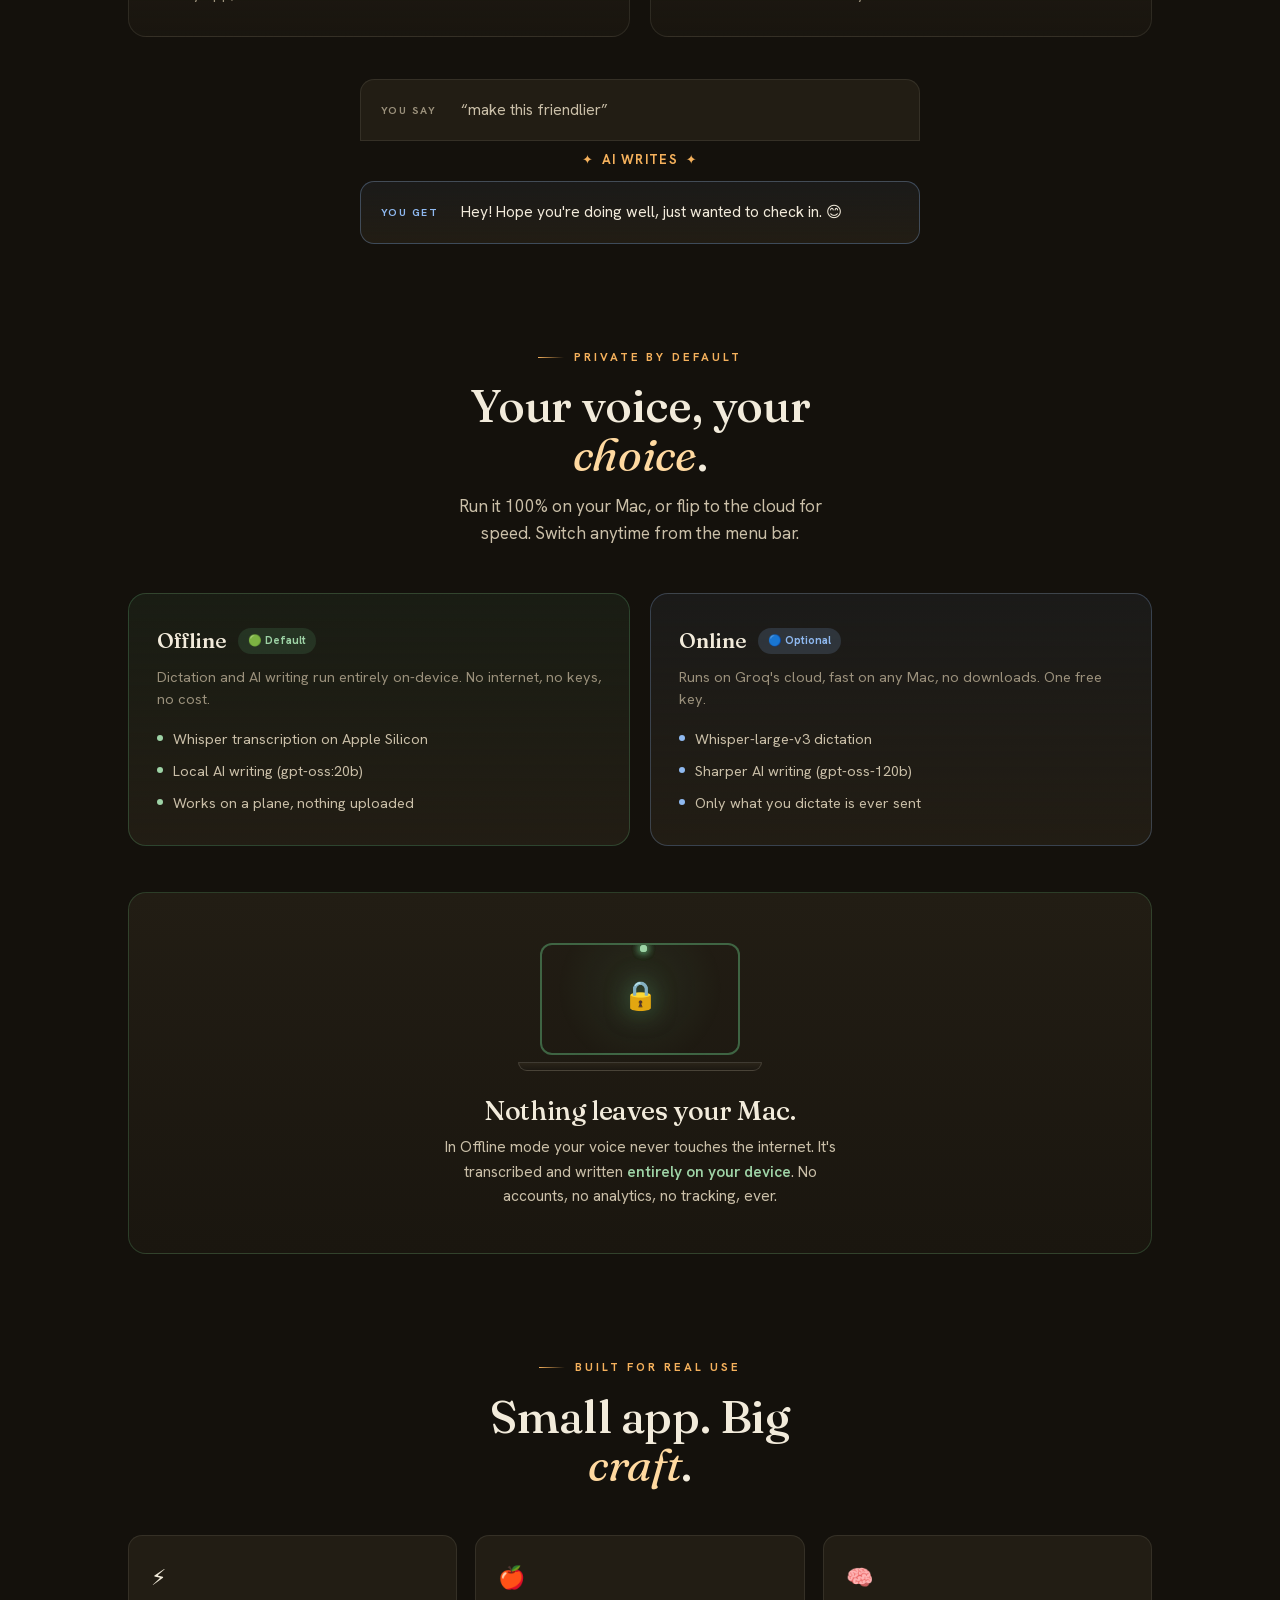
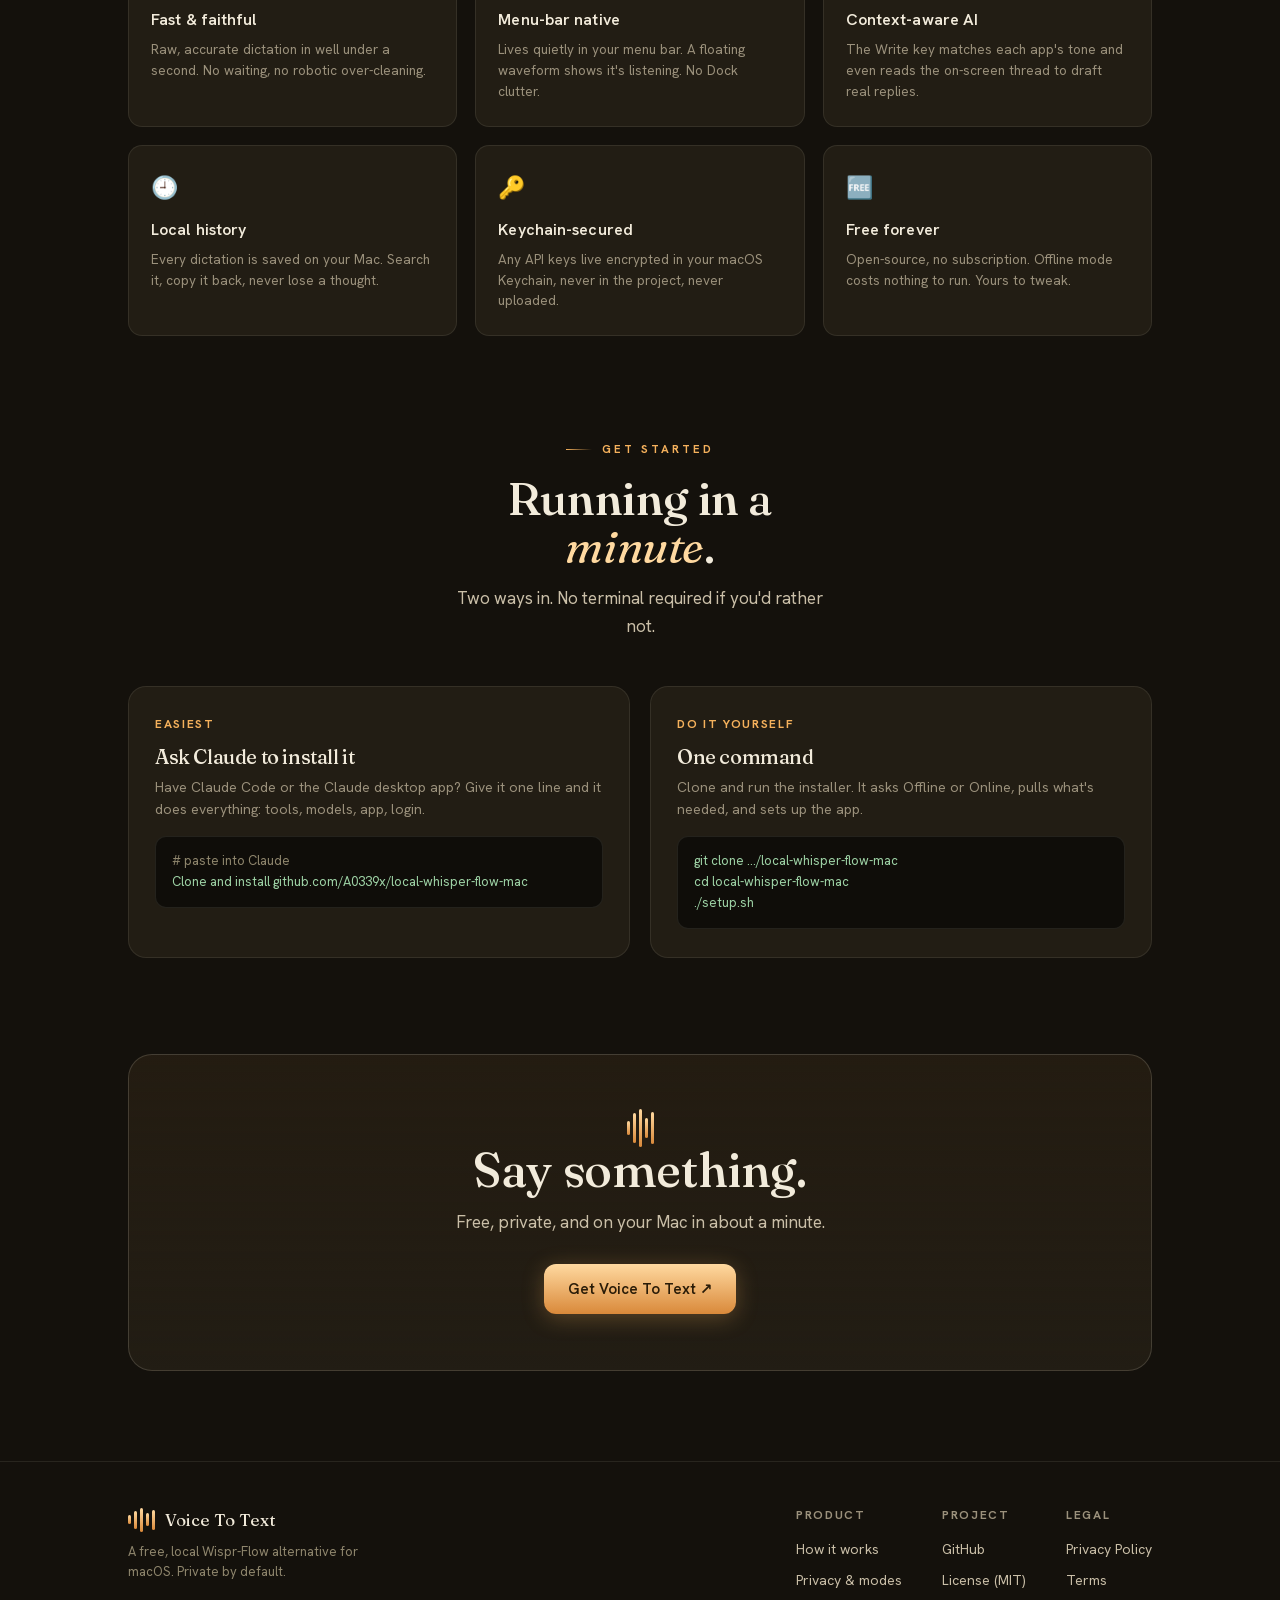
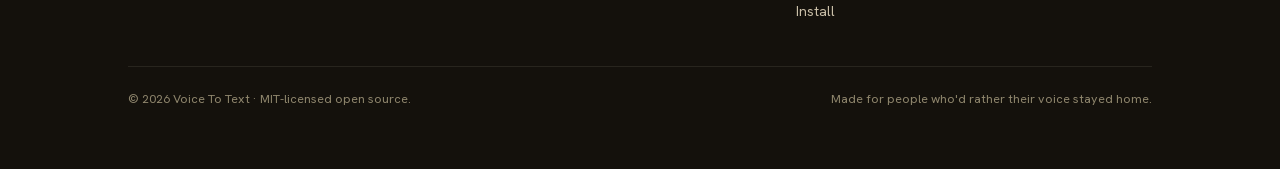
==== commit 86fb7067: "Polish one-pager + legal (impeccable): em-dashes removed, responsive hardening - Removed all em dash" ====
--- a/site/index.html
+++ b/site/index.html
@@ -3,8 +3,8 @@
 <head>
 <meta charset="utf-8">
 <meta name="viewport" content="width=device-width, initial-scale=1">
-<title>Voice To Text — free, local, private Mac dictation</title>
-<meta name="description" content="A free, local Wispr-Flow alternative for macOS. Dictate and write with AI — 100% on your Mac by default. Two keys do everything.">
+<title>Voice To Text: free, local, private Mac dictation</title>
+<meta name="description" content="A free, local Wispr-Flow alternative for macOS. Dictate and write with AI. 100% on your Mac by default. Two keys do everything.">
 <link rel="stylesheet" href="style.css">
 <style>
 /* ── page-specific ─────────────────────────────────────── */
@@ -12,12 +12,12 @@
 .center{text-align:center}
 
 /* HERO */
-.hero{padding:78px 0 34px;text-align:center}
+.hero{padding-top:78px;padding-bottom:34px;text-align:center}
 .hero .badge{display:inline-flex;align-items:center;gap:9px;background:rgba(95,174,116,.1);
   border:1px solid rgba(95,174,116,.28);color:var(--sage);font-size:12.5px;font-weight:600;
   padding:7px 15px;border-radius:30px;margin-bottom:26px}
 .hero .badge .dot{width:7px;height:7px;border-radius:50%;background:var(--sage);box-shadow:0 0 9px var(--sage-deep)}
-.hero h1{font-size:clamp(40px,7vw,76px);line-height:1.02;margin-bottom:22px}
+.hero h1{font-size:clamp(36px,7vw,76px);line-height:1.02;margin-bottom:22px}
 .hero p.sub{font-size:clamp(16px,2.2vw,21px);color:var(--ink-soft);max-width:30ch;margin:0 auto 32px;line-height:1.5}
 .hero .cta{display:flex;gap:14px;justify-content:center;flex-wrap:wrap}
 .hero .note{margin-top:18px;color:var(--faint);font-size:13px}
@@ -48,7 +48,7 @@
 /* generic section heading */
 .shead{text-align:center;max-width:42ch;margin:0 auto 8px}
 .sectop{padding-top:96px}
-.shead h2{font-size:clamp(30px,4.5vw,46px);margin:16px 0 14px}
+.shead h2{font-size:clamp(27px,4.5vw,46px);margin:16px 0 14px}
 .shead p{color:var(--ink-soft);font-size:17px;line-height:1.6;max-width:48ch;margin:0 auto}
 
 /* ANIMATED KEYBOARD */
@@ -63,10 +63,10 @@
   animation:underglow 4s var(--ease) infinite}
 @keyframes underglow{0%,100%{opacity:.5}50%{opacity:.9}}
 .krow{display:flex;gap:6px;justify-content:center}
-.key{flex:1;min-height:52px;border-radius:9px;background:linear-gradient(180deg,#2a2419,#19150e);
+.key{flex:1;min-width:0;overflow:hidden;min-height:52px;border-radius:9px;background:linear-gradient(180deg,#2a2419,#19150e);
   border:1px solid rgba(255,255,255,.06);border-bottom:2px solid rgba(0,0,0,.55);
   display:flex;flex-direction:column;align-items:center;justify-content:center;gap:2px;
-  font-size:11px;color:var(--muted);font-weight:600}
+  font-size:11px;color:var(--muted);font-weight:600;white-space:nowrap}
 .key small{font-size:8.5px;color:var(--faint);letter-spacing:.04em}
 .key.space{flex:4}.key.wide{flex:1.25}
 .key.opt{color:var(--ink)}.key.opt .g{font-size:17px;line-height:1}
@@ -80,6 +80,18 @@
 .kbd .hint div{flex:1;text-align:center;font-size:12.5px;color:var(--muted)}
 .kbd .hint b{display:block;font-size:13.5px;margin-bottom:2px}
 .kbd .hint .l b{color:var(--blue)}.kbd .hint .r b{color:var(--amber-hi)}
+@media (max-width:560px){
+  .kbd{margin-top:34px}
+  .kbd .deck{padding:11px 9px;border-radius:14px}
+  .krow{gap:4px}
+  .key{min-height:42px;font-size:9px;border-radius:7px}
+  .key small{display:none}
+  .key.opt .g{font-size:15px}
+  .kbd .hint{margin-top:16px;gap:10px}
+  .kbd .hint div{font-size:11px}
+  .demo .body{padding:24px 20px 28px}
+  .demo .typed{font-size:16px}
+}
 
 /* TWO KEYS */
 .keys{display:grid;grid-template-columns:1fr 1fr;gap:20px;margin-top:30px}
@@ -194,7 +206,7 @@
 <section class="hero wrap">
   <div class="badge"><span class="dot"></span> Free &amp; open-source · Apple Silicon</div>
   <h1>Talk. It <em>types</em>.<br>On your Mac.</h1>
-  <p class="sub">A free, local Wispr-Flow alternative. Two keys do everything — and by default, nothing ever leaves your machine.</p>
+  <p class="sub">A free, local Wispr-Flow alternative. Two keys do everything. By default, nothing ever leaves your machine.</p>
   <div class="cta">
     <a class="btn primary" href="https://github.com/A0339x/local-whisper-flow-mac">Get it free ↗</a>
     <a class="btn ghost" href="#how">See how it works</a>
@@ -216,7 +228,7 @@
   <div class="shead">
     <span class="kicker">How it works</span>
     <h2>Two keys do <em>everything</em>.</h2>
-    <p>No menus, no buttons. Tap a key, talk, tap again — your Mac does the rest, instantly.</p>
+    <p>No menus, no buttons. Tap a key, talk, tap again. Your Mac does the rest, instantly.</p>
   </div>
 
   <!-- animated keyboard: the two Option keys press in turn -->
@@ -243,7 +255,7 @@
     <div class="keycard dictate">
       <div class="cap">⌥ Right Option</div>
       <h3>Dictate</h3>
-      <p>Tap it, talk, tap again. Your words appear <b>wherever your cursor is</b> — any app, fast and accurate.</p>
+      <p>Tap it, talk, tap again. Your words appear <b>wherever your cursor is</b>. Any app, fast and accurate.</p>
     </div>
     <div class="keycard write">
       <div class="cap">⌥ Left Option</div>
@@ -271,7 +283,7 @@
   <div class="shead">
     <span class="kicker">Private by default</span>
     <h2>Your voice, your <em>choice</em>.</h2>
-    <p>Run it 100% on your Mac, or flip to the cloud for speed — switch anytime from the menu bar.</p>
+    <p>Run it 100% on your Mac, or flip to the cloud for speed. Switch anytime from the menu bar.</p>
   </div>
   <div class="modes">
     <div class="mode off">
@@ -280,12 +292,12 @@
       <ul>
         <li>Whisper transcription on Apple Silicon</li>
         <li>Local AI writing (gpt-oss:20b)</li>
-        <li>Works on a plane — nothing is uploaded</li>
+        <li>Works on a plane, nothing uploaded</li>
       </ul>
     </div>
     <div class="mode on">
       <div class="h"><b>Online</b><span class="pill">🔵 Optional</span></div>
-      <p>Runs on Groq's cloud — fast on any Mac, no downloads. One free key.</p>
+      <p>Runs on Groq's cloud, fast on any Mac, no downloads. One free key.</p>
       <ul>
         <li>Whisper-large-v3 dictation</li>
         <li>Sharper AI writing (gpt-oss-120b)</li>
@@ -304,7 +316,7 @@
       <div class="base"></div>
     </div>
     <h3>Nothing leaves your Mac.</h3>
-    <p>In Offline mode your voice never touches the internet — it's transcribed and written <span class="mark">entirely on your device</span>. No accounts, no analytics, no tracking, ever.</p>
+    <p>In Offline mode your voice never touches the internet. It's transcribed and written <span class="mark">entirely on your device</span>. No accounts, no analytics, no tracking, ever.</p>
   </div>
 </section>
 
@@ -315,11 +327,11 @@
     <h2>Small app. Big <em>craft</em>.</h2>
   </div>
   <div class="feat">
-    <div class="fcard"><span class="ic">⚡</span><h4>Fast &amp; faithful</h4><p>Raw, accurate dictation in well under a second — no waiting, no robotic over-cleaning.</p></div>
+    <div class="fcard"><span class="ic">⚡</span><h4>Fast &amp; faithful</h4><p>Raw, accurate dictation in well under a second. No waiting, no robotic over-cleaning.</p></div>
     <div class="fcard"><span class="ic">🍎</span><h4>Menu-bar native</h4><p>Lives quietly in your menu bar. A floating waveform shows it's listening. No Dock clutter.</p></div>
     <div class="fcard"><span class="ic">🧠</span><h4>Context-aware AI</h4><p>The Write key matches each app's tone and even reads the on-screen thread to draft real replies.</p></div>
-    <div class="fcard"><span class="ic">🕘</span><h4>Local history</h4><p>Every dictation is saved on your Mac — search it, copy it back, never lose a thought.</p></div>
-    <div class="fcard"><span class="ic">🔑</span><h4>Keychain-secured</h4><p>Any API keys live encrypted in your macOS Keychain — never in the project, never uploaded.</p></div>
+    <div class="fcard"><span class="ic">🕘</span><h4>Local history</h4><p>Every dictation is saved on your Mac. Search it, copy it back, never lose a thought.</p></div>
+    <div class="fcard"><span class="ic">🔑</span><h4>Keychain-secured</h4><p>Any API keys live encrypted in your macOS Keychain, never in the project, never uploaded.</p></div>
     <div class="fcard"><span class="ic">🆓</span><h4>Free forever</h4><p>Open-source, no subscription. Offline mode costs nothing to run. Yours to tweak.</p></div>
   </div>
 </section>
@@ -329,13 +341,13 @@
   <div class="shead">
     <span class="kicker">Get started</span>
     <h2>Running in a <em>minute</em>.</h2>
-    <p>Two ways in — no terminal required if you'd rather not.</p>
+    <p>Two ways in. No terminal required if you'd rather not.</p>
   </div>
   <div class="install">
     <div class="icard">
       <div class="n">Easiest</div>
       <h3>Ask Claude to install it</h3>
-      <p>Have Claude Code or the Claude desktop app? Give it one line and it does everything — tools, models, app, login.</p>
+      <p>Have Claude Code or the Claude desktop app? Give it one line and it does everything: tools, models, app, login.</p>
       <div class="code"><span class="c"># paste into Claude</span><br>Clone and install github.com/A0339x/local-whisper-flow-mac</div>
     </div>
     <div class="icard">
@@ -393,7 +405,7 @@
 // Animated transcription demo: waveform "listens", then text types out, loops.
 const PHRASES=[
   "Let's grab coffee Thursday around ten.",
-  "Reply to Jake — I'll send the deck tonight.",
+  "Reply to Jake, I'll send the deck tonight.",
   "Add oat milk, sourdough, and blueberries.",
   "Draft a quick thank-you to the whole team."
 ];
@@ -420,9 +432,9 @@
 
 // AI rewrite morph: cycle say→get pairs with a fade.
 const PAIRS=[
-  ["make this friendlier","Hey! Hope you're doing well — just wanted to check in. 😊"],
+  ["make this friendlier","Hey! Hope you're doing well, just wanted to check in. 😊"],
   ["turn into bullet points","• Ship the build\n• Email the client\n• Book the room"],
-  ["reply that I'm running late","Hi — running about 10 minutes behind, see you shortly!"],
+  ["reply that I'm running late","Hi, running about 10 minutes behind, see you shortly!"],
   ["fix the grammar","Their results were better than ours this quarter."]
 ];
 const ms=document.getElementById('morphSay'), mg=document.getElementById('morphGet');
--- a/site/style.css
+++ b/site/style.css
@@ -13,13 +13,15 @@
   --radius:18px; --ease:cubic-bezier(.2,.7,.2,1);
   --maxw:1080px;
 }
-*{box-sizing:border-box;margin:0;padding:0}
-html{scroll-behavior:smooth}
+*{box-sizing:border-box;margin:0;padding:0;min-width:0}
+html{scroll-behavior:smooth;overflow-x:clip}
 body{
   font-family:"Hanken Grotesk",system-ui,sans-serif;
   background:var(--bg); color:var(--ink); line-height:1.6;
-  -webkit-font-smoothing:antialiased; position:relative; overflow-x:hidden;
+  -webkit-font-smoothing:antialiased; position:relative;
+  overflow-x:clip; width:100%; max-width:100vw;
 }
+img,svg,canvas{max-width:100%}
 /* atmosphere: warm radial glows + film grain */
 body::before{content:"";position:fixed;inset:0;pointer-events:none;z-index:0;
   background:
@@ -68,7 +70,8 @@
 .kicker{font-size:11.5px;font-weight:700;letter-spacing:.26em;text-transform:uppercase;
   color:var(--amber);display:inline-flex;align-items:center;gap:10px}
 .kicker::before{content:"";width:26px;height:1.5px;background:linear-gradient(90deg,var(--amber),transparent)}
-h1,h2,h3{font-family:"Fraunces",serif;font-weight:500;letter-spacing:-.4px;line-height:1.05}
+h1,h2,h3{font-family:"Fraunces",serif;font-weight:500;letter-spacing:-.4px;line-height:1.05;
+  overflow-wrap:break-word;word-wrap:break-word}
 em{font-style:italic;color:var(--amber-hi)}
 
 /* footer */
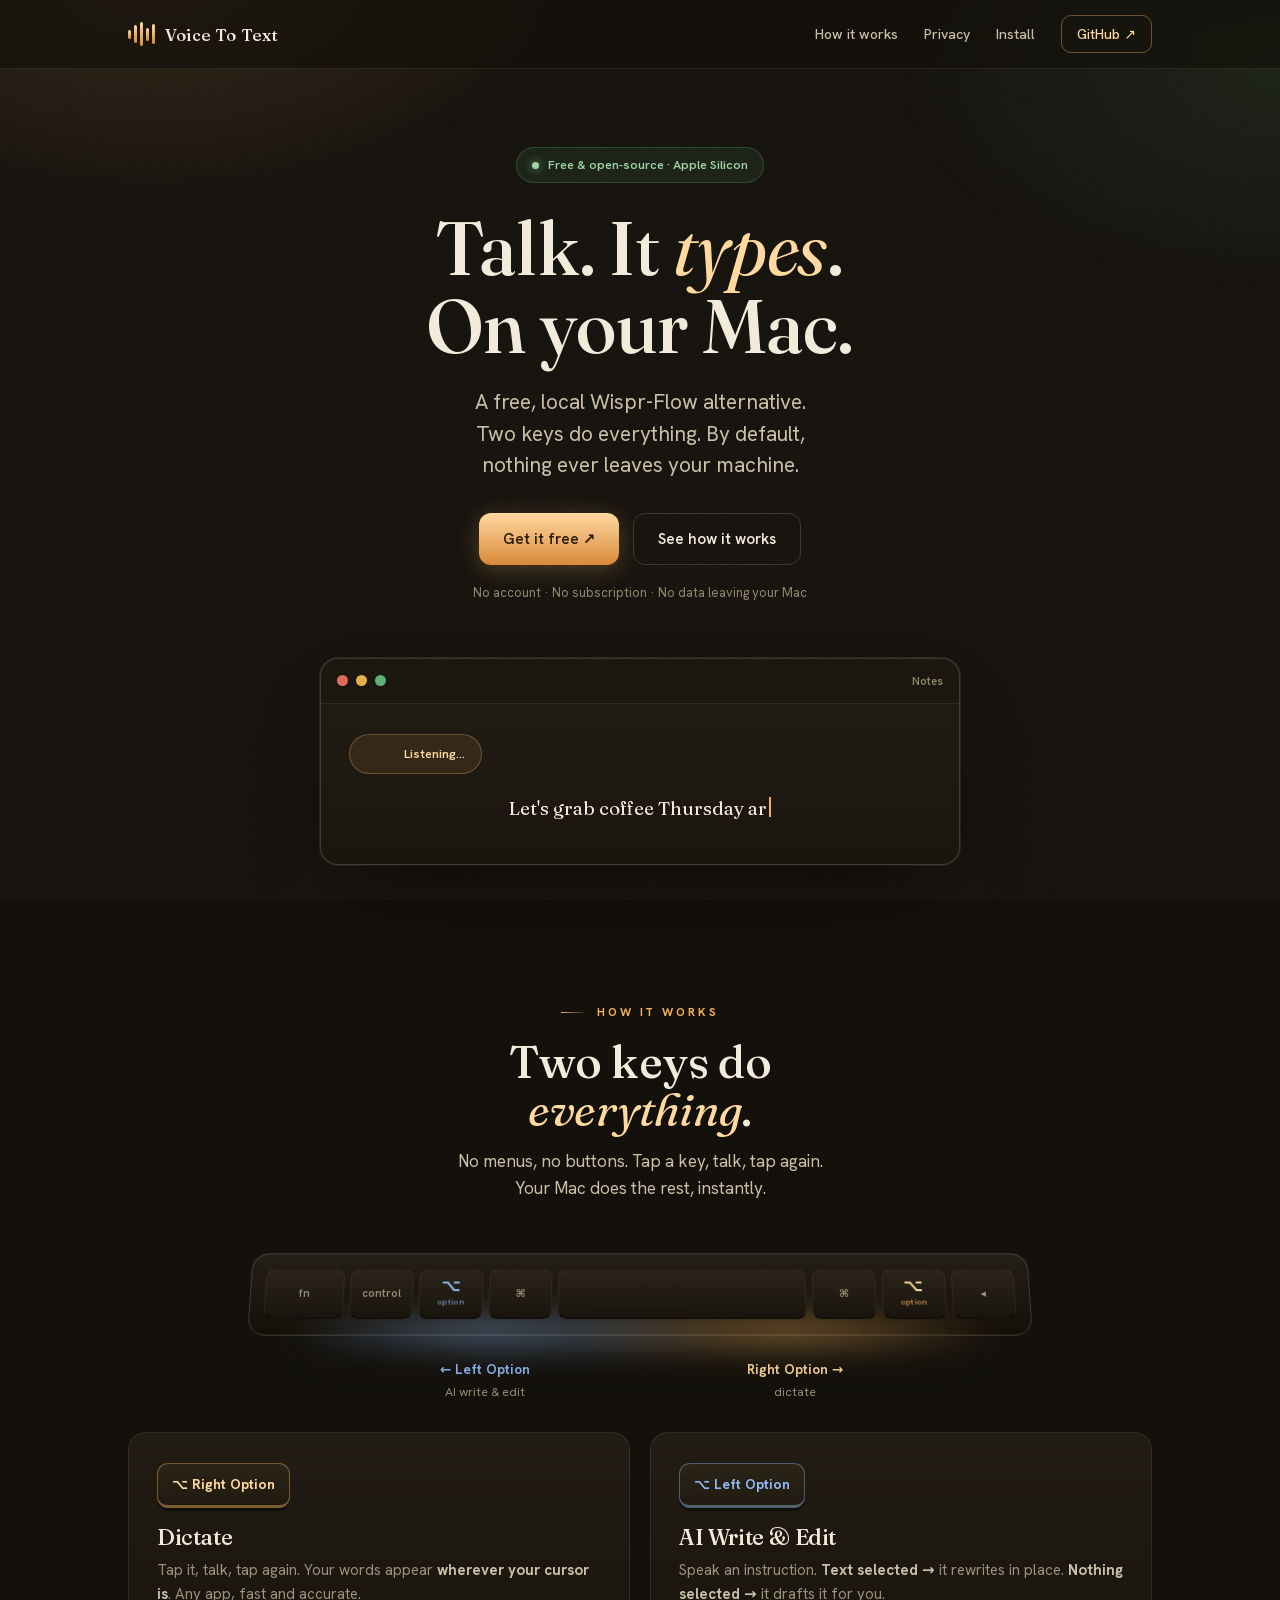
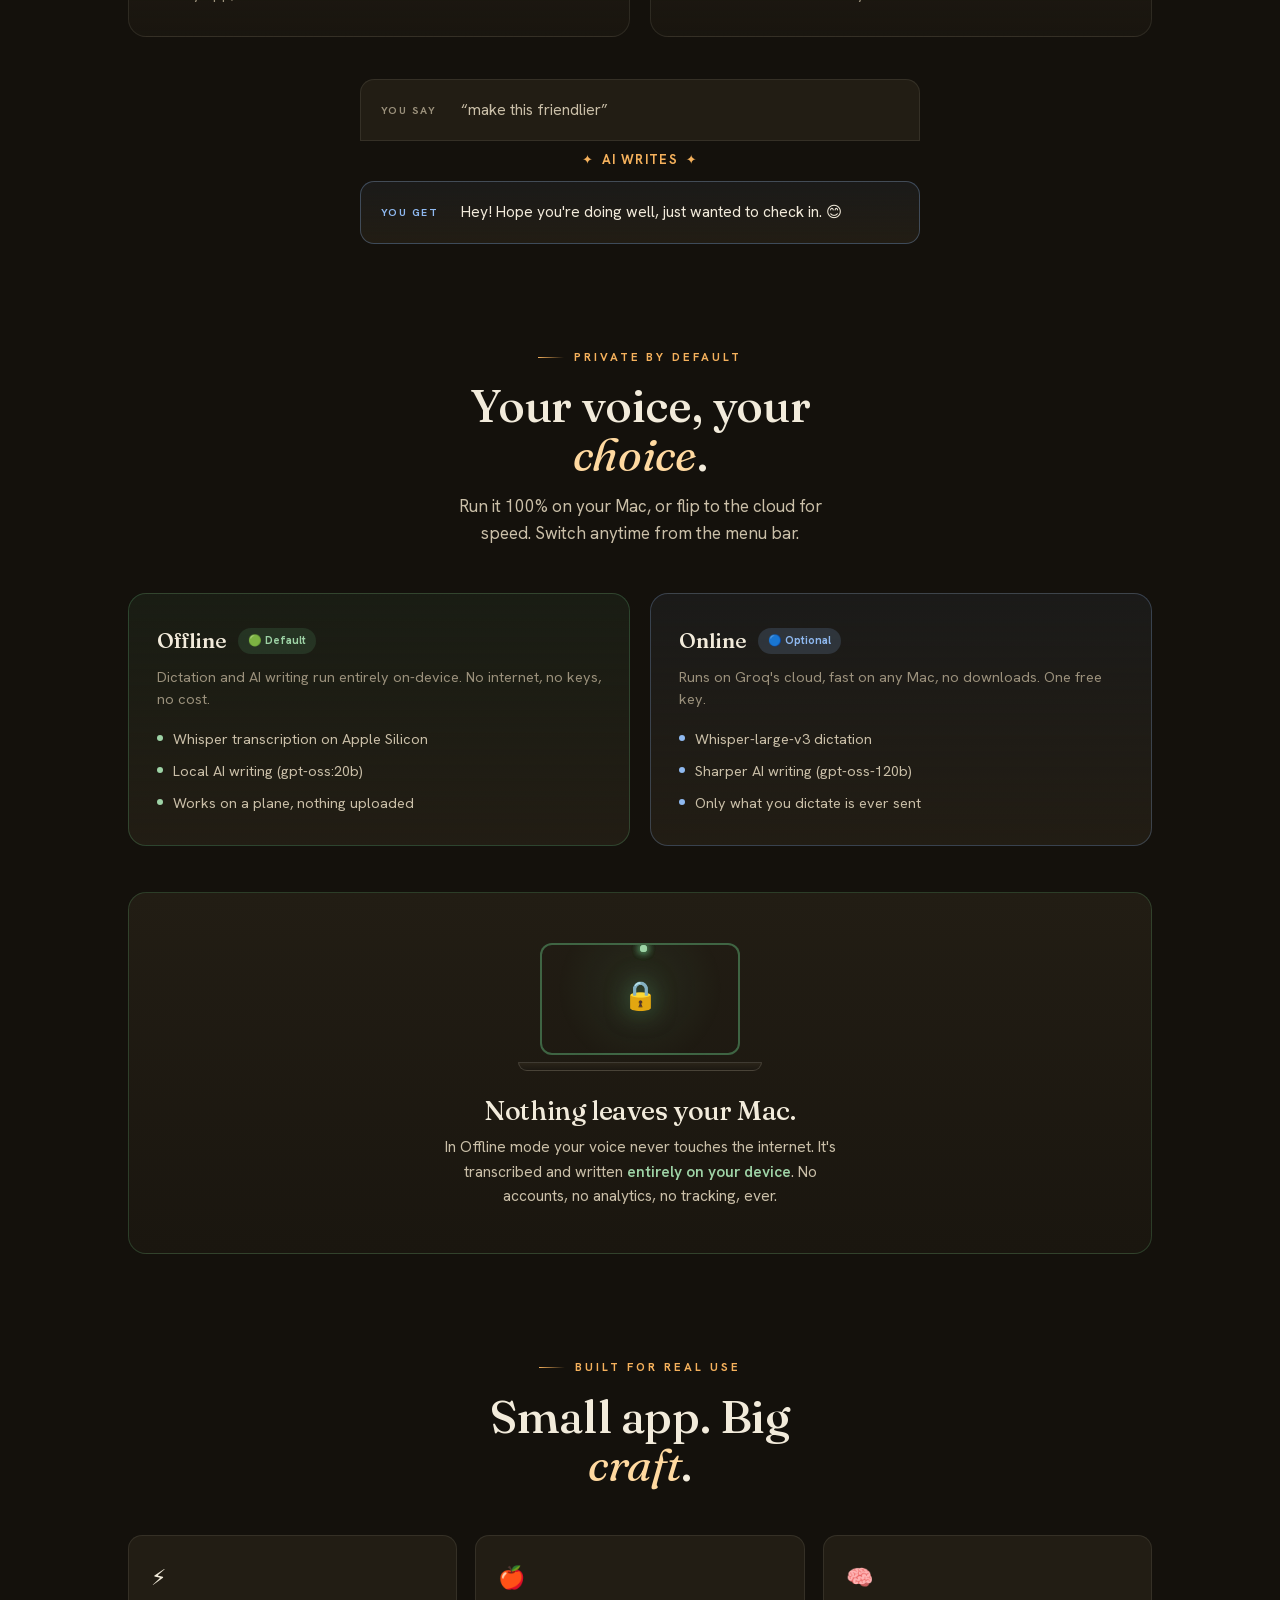
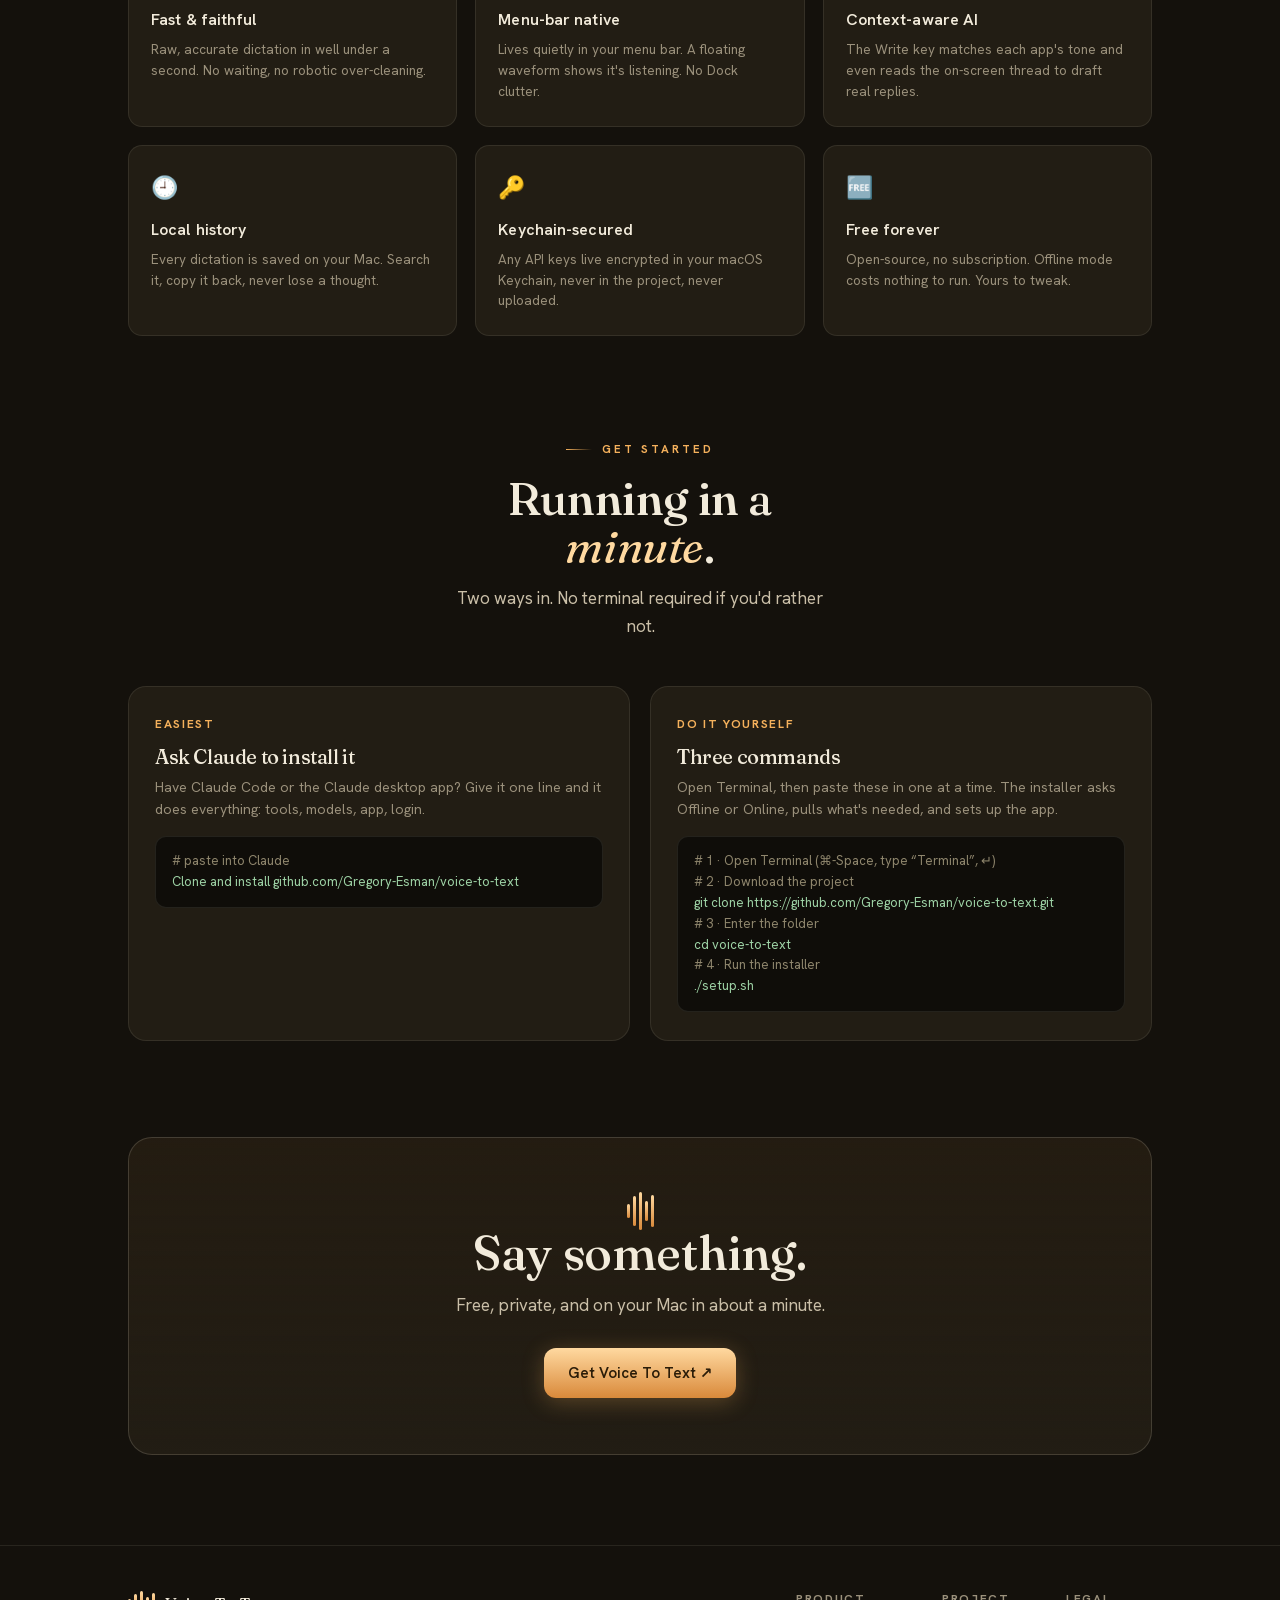
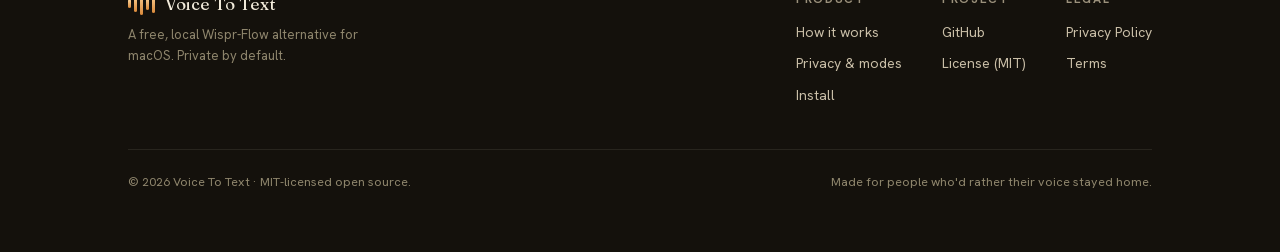
==== commit 354a68ca: "site: point all repo links to canonical repo + full install steps Update nav, hero, install commands" ====
--- a/site/index.html
+++ b/site/index.html
@@ -197,7 +197,7 @@
       <a href="#how">How it works</a>
       <a href="#modes">Privacy</a>
       <a href="#install">Install</a>
-      <a class="gh" href="https://github.com/A0339x/local-whisper-flow-mac">GitHub ↗</a>
+      <a class="gh" href="https://github.com/Gregory-Esman/voice-to-text">GitHub ↗</a>
     </div>
   </div>
 </nav>
@@ -208,7 +208,7 @@
   <h1>Talk. It <em>types</em>.<br>On your Mac.</h1>
   <p class="sub">A free, local Wispr-Flow alternative. Two keys do everything. By default, nothing ever leaves your machine.</p>
   <div class="cta">
-    <a class="btn primary" href="https://github.com/A0339x/local-whisper-flow-mac">Get it free ↗</a>
+    <a class="btn primary" href="https://github.com/Gregory-Esman/voice-to-text">Get it free ↗</a>
     <a class="btn ghost" href="#how">See how it works</a>
   </div>
   <div class="note">No account · No subscription · No data leaving your Mac</div>
@@ -348,13 +348,13 @@
       <div class="n">Easiest</div>
       <h3>Ask Claude to install it</h3>
       <p>Have Claude Code or the Claude desktop app? Give it one line and it does everything: tools, models, app, login.</p>
-      <div class="code"><span class="c"># paste into Claude</span><br>Clone and install github.com/A0339x/local-whisper-flow-mac</div>
+      <div class="code"><span class="c"># paste into Claude</span><br>Clone and install github.com/Gregory-Esman/voice-to-text</div>
     </div>
     <div class="icard">
       <div class="n">Do it yourself</div>
-      <h3>One command</h3>
-      <p>Clone and run the installer. It asks Offline or Online, pulls what's needed, and sets up the app.</p>
-      <div class="code">git clone …/local-whisper-flow-mac<br>cd local-whisper-flow-mac<br>./setup.sh</div>
+      <h3>Three commands</h3>
+      <p>Open Terminal, then paste these in one at a time. The installer asks Offline or Online, pulls what's needed, and sets up the app.</p>
+      <div class="code"><span class="c"># 1 · Open Terminal (⌘-Space, type “Terminal”, ↵)</span><br><span class="c"># 2 · Download the project</span><br>git clone https://github.com/Gregory-Esman/voice-to-text.git<br><span class="c"># 3 · Enter the folder</span><br>cd voice-to-text<br><span class="c"># 4 · Run the installer</span><br>./setup.sh</div>
     </div>
   </div>
 </section>
@@ -364,7 +364,7 @@
     <span class="eq" style="height:34px"><i style="height:14px"></i><i style="height:30px"></i><i style="height:38px"></i><i style="height:20px"></i><i style="height:32px"></i></span>
     <h2>Say something.</h2>
     <p>Free, private, and on your Mac in about a minute.</p>
-    <a class="btn primary" href="https://github.com/A0339x/local-whisper-flow-mac">Get Voice To Text ↗</a>
+    <a class="btn primary" href="https://github.com/Gregory-Esman/voice-to-text">Get Voice To Text ↗</a>
   </div>
 </section>
 
@@ -384,8 +384,8 @@
         </div>
         <div>
           <b>Project</b>
-          <a href="https://github.com/A0339x/local-whisper-flow-mac">GitHub</a>
-          <a href="https://github.com/A0339x/local-whisper-flow-mac/blob/main/LICENSE">License (MIT)</a>
+          <a href="https://github.com/Gregory-Esman/voice-to-text">GitHub</a>
+          <a href="https://github.com/Gregory-Esman/voice-to-text/blob/main/LICENSE">License (MIT)</a>
         </div>
         <div>
           <b>Legal</b>
